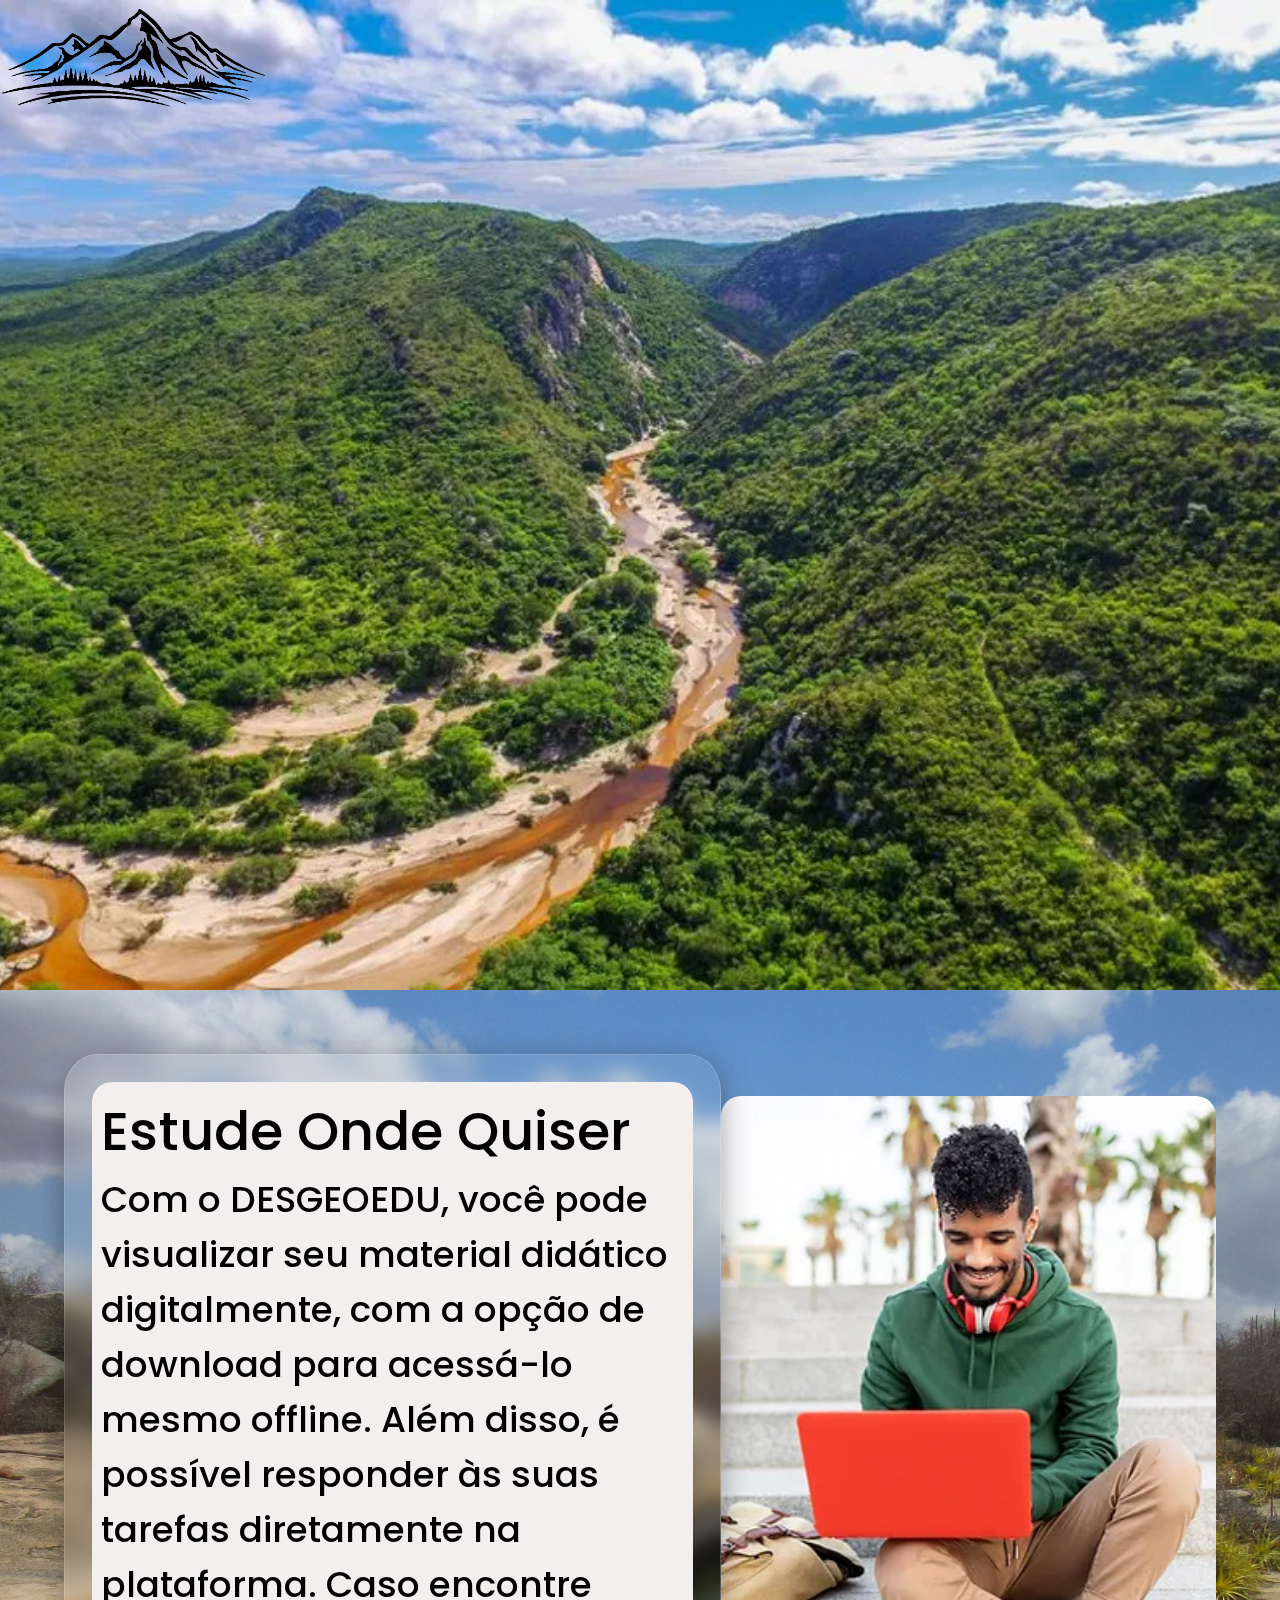
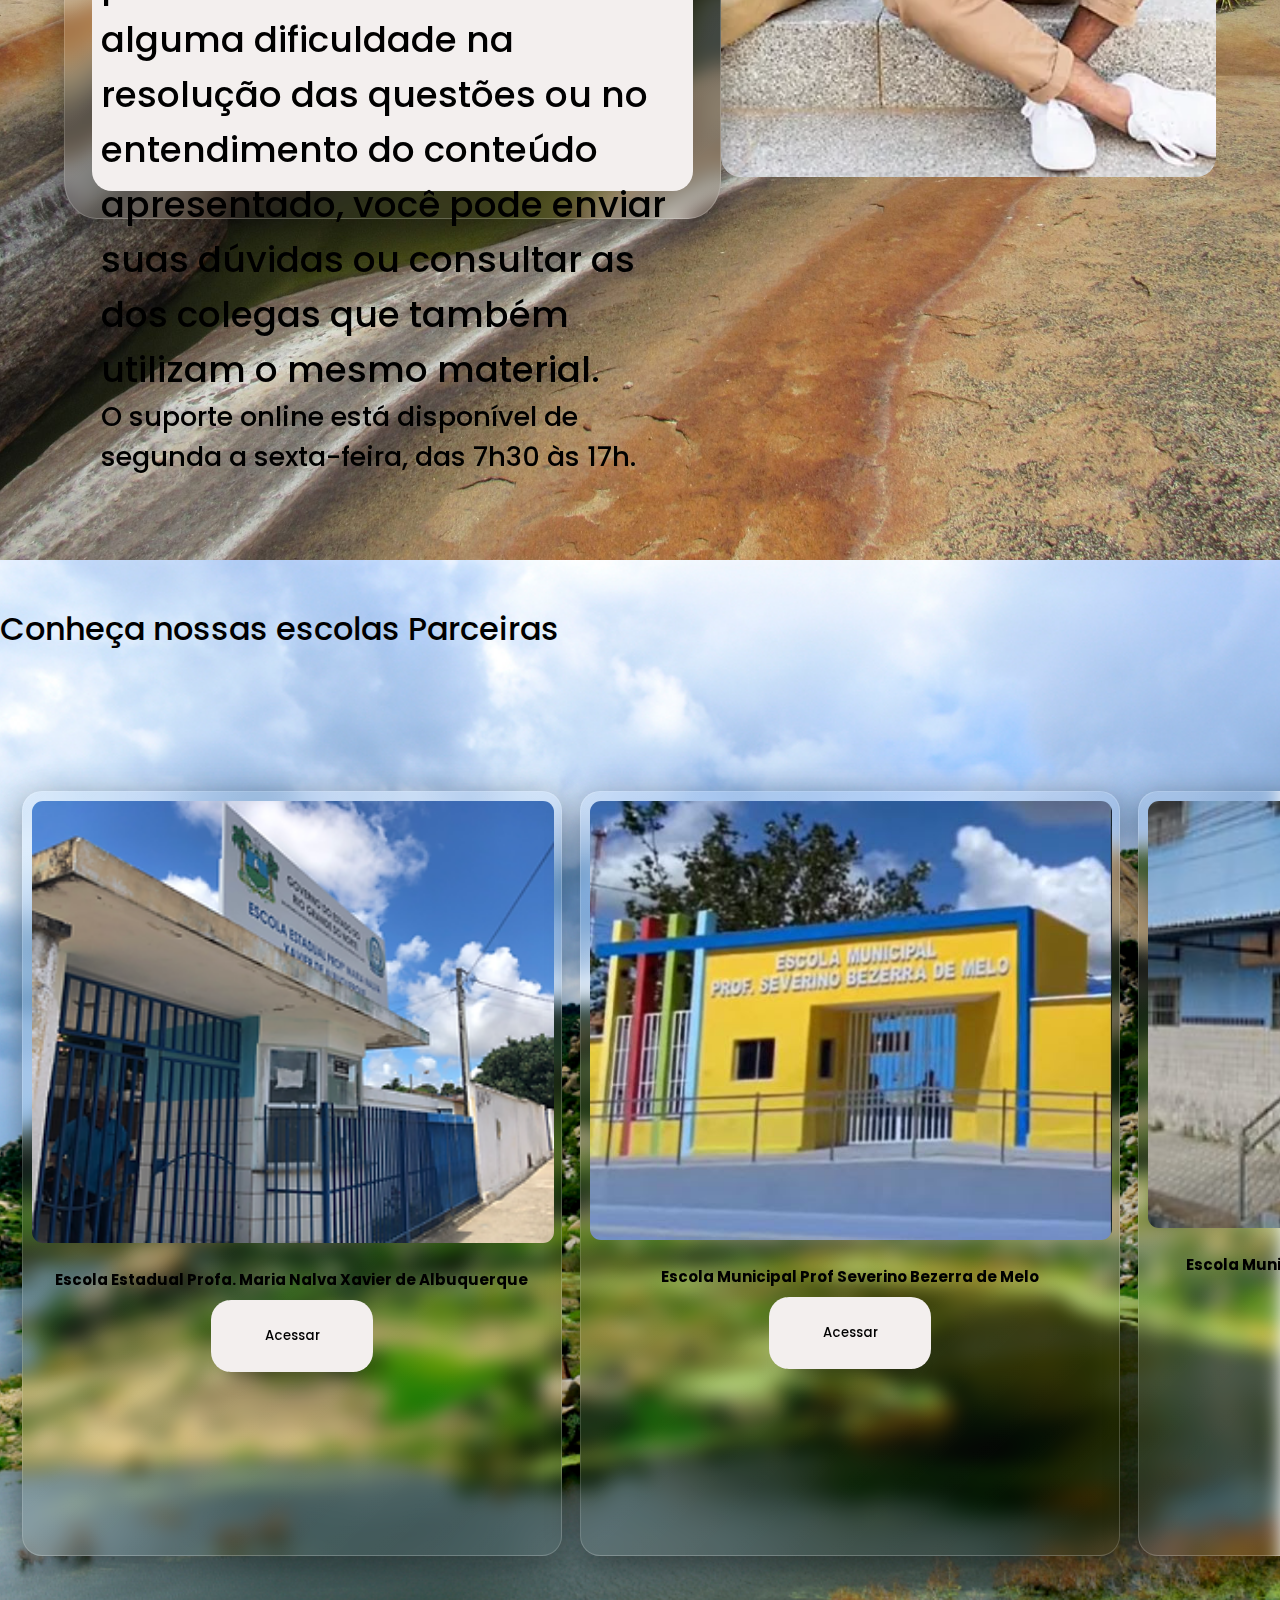
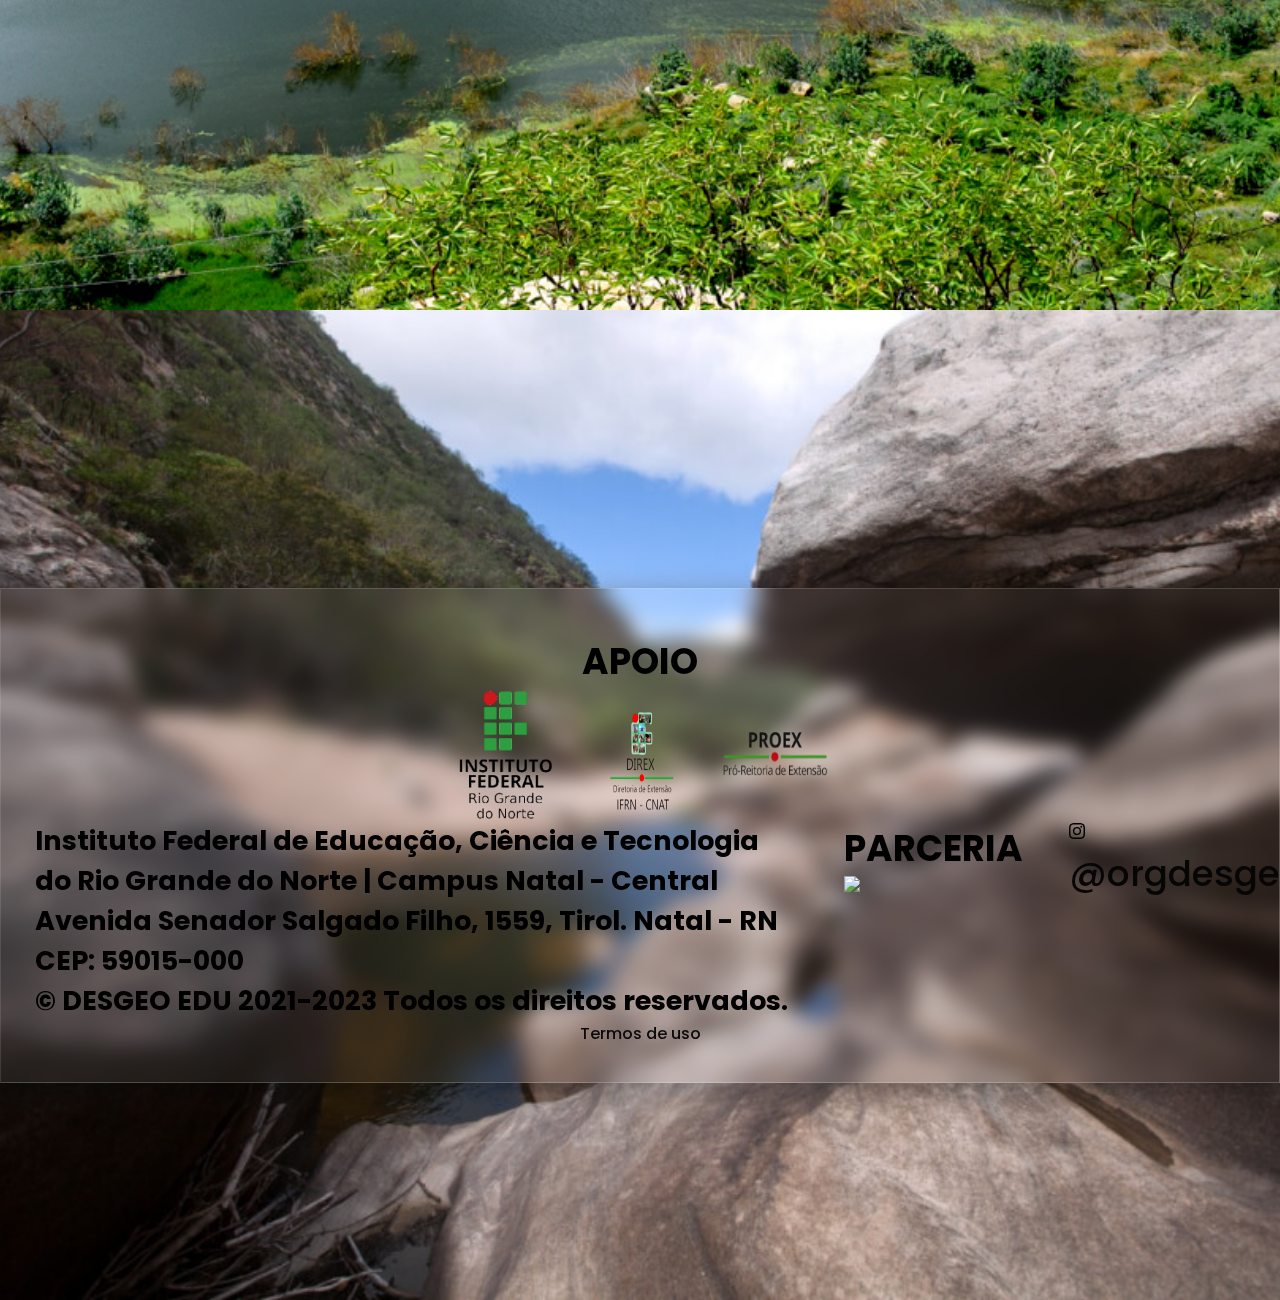
==== index.html @ 72ae4c98 "adcionei o site no github" ====
<!DOCTYPE html>
<html>
<head>
    <meta charset="utf-8">
    <meta name="viewport" content="width=device-width, initial-scale=1">
<link rel="stylesheet" type="text/css" href="css/estily.css">   
<link rel="preconnect" href="https://fonts.googleapis.com">
<link rel="preconnect" href="https://fonts.gstatic.com" crossorigin>
<link href="https://fonts.googleapis.com/css2?family=Poppins:ital,wght@0,100;0,200;0,300;0,400;0,500;0,600;0,700;0,800;0,900;1,100;1,200;1,300;1,400;1,500;1,600;1,700;1,800;1,900&display=swap" rel="stylesheet"> 
<style type="text/css">

    

    </style>
    <title>DessGeoEDU</title>
</head>
<body>
    <div id="inicio">
        
        <div class="container">
                <!-- div class="btn-contato">-->
                <div class="cabecalho_celular">
                    <div class="logo">
                        <img src="imagens/montanha5.png">
                        
                        <p>
                            INSTITUTO FEDERAL
                        Rio Grande do Norte
                        Campus Natal - centra
                        </p>
                    </div>
                        <div class="checkbox_botao">
                            <nav>
                                <input type="checkbox" id="check">
            
                                <label for="check">&#x268c;</label>
                            
                                <ul>
                                    <button class="botao-entrar-portrait">
                                        <a href="" class="entre">Entre</a>
                                    </button>
                                    <li><a href="https://desgeoeduorg.wixsite.com/site/o-desgeo-edu" target="_blank" class="insta">INSTAGRAM</a></li>
                                    <li><a href="https://desgeoeduorg.wixsite.com/site/o-desgeo-edu" target="_blank" class="desgeo">O DESGEOEDU</a></li>
                                    <li><a href="https://desgeoeduorg.wixsite.com/site/copy-of-pe2024-inicio" target="_blank" class="plataforma">PLATAFORMA DE ENSINO</a></li>
                                    <li><a href="https://desgeoeduorg.wixsite.com/site/kids-1" target="_blank" class="kids">KIDS</a></li>
                                    <li><a href="https://desgeoeduorg.wixsite.com/site/v%C3%ADdeos" target="_blank" class="video">VIDEO</a></li>
                                    <li><a href="https://desgeoeduorg.wixsite.com/site/blogs" target="_blank" class="blog">BLOGS</a></li>
                                    <li><a href="https://desgeoeduorg.wixsite.com/site/shared-gallery" target="_blank" class="galeria">GALERIA</a></li>
                                    <li><a href="https://desgeoeduorg.wixsite.com/central-de-servi-os" target="_blank" class="central">CENTRAL DE SERVIÇOS</a></li>
            
                                </ul>
                            
                            </nav>
                        </div>
                    </div>
                    <div class="para_tablet_pc">
                        <nav>
                            
                            <ul>
                              
                                <li><a href="https://desgeoeduorg.wixsite.com/site/o-d{
                                    list-style: none;
                                    display: inline-block;
                                    padding: 0.15vh 0.15vh ;
                                    margin: 1.5vh;
                                    font-size: 16px;
                                    font-weight: 500;
                                    color: black;
                                    cursor: pointer;
                                    position: relative;
                                }esgeo-edu" target="_blank" class="insta">INSTAGRAM</a></li>
                                <li><a href="https://desgeoeduorg.wixsite.com/site/o-desgeo-edu" target="_blank" class="desgeo">O DESGEOEDU</a></li>
                                <li><a href="https://desgeoeduorg.wixsite.com/site/copy-of-pe2024-inicio" target="_blank" class="plataforma">PLATAFORMA DE ENSINO</a></li>
                                <li><a href="https://desgeoeduorg.wixsite.com/site/kids-1" target="_blank" class="kids">KIDS</a></li>
                                <li><a href="https://desgeoeduorg.wixsite.com/site/v%C3%ADdeos" target="_blank" class="video">VIDEO</a></li>
                                <li><a href="https://desgeoeduorg.wixsite.com/site/blogs" target="_blank" class="blog">BLOGS</a></li>
                                <li><a href="https://desgeoeduorg.wixsite.com/site/shared-gallery" target="_blank" class="galeria">GALERIA</a></li>
                                <li><a href="https://desgeoeduorg.wixsite.com/central-de-servi-os" target="_blank" class="central">CENTRAL DE SERVIÇOS</a></li>
        
                            </ul>
                        
                        </nav>
                    </div>
                        <div>
                            <button class="botao-entrar">
                                <a href="" class="entre">Entre</a>
                            </button>
                        </div>
            
               
                <div class="nome-logo">
                    <h1>DESGEOEDU</h1>
                </div>
                <!-- esse texto só vai aparecer no celular -->
            
            

                <button class="botao-en">
                    <a href="" class="entre">Entre</a>
                </button>
        </div>
        
        <div class="conteudo-inicio">
            <div class='logo-centro'>
                <img src="imagens/montanha5-branca2.png" width="250">
                <div class="nome-centro">DESGEOEDU</div>
            </div>

        </div>
    </div>

    <div id="pagina-2">

        <div id="conteudo">
            <div class="conteudo-2">
                <div class="texto-2">
                    <h2 class="titulo-1">Estude Onde Quiser</h2>
                    <p>
                    Com o DESGEOEDU, você pode visualizar seu material didático digitalmente, com a opção de download para acessá-lo mesmo offline. Além disso, é possível responder às suas tarefas diretamente na plataforma. Caso encontre alguma dificuldade na resolução das questões ou no entendimento do conteúdo apresentado, você pode enviar suas dúvidas ou consultar as dos colegas que também utilizam o mesmo material.
                    <h5>O suporte online está disponível de segunda a sexta-feira, das 7h30 às 17h.</h5></p>
                </div>


            </div>

            <div class="conteudo-lateral">
                    <img class="imagem-lateral" src="imagens/homem.webp" width="350px">
            </div>

        </div>


        <div id="conteudo-baixo">
                <div class="fundo-branco">
                    <div class="lateral-1">
                        <img class="livro" src="imagens/book.svg" 
                        > 
                        <p class="livro-texto">Acesse seu material a qualquer hora</p>
                    </div>

                </div>
                
                
                <div class="fundo-branco2">
                    <div class="lateral-2">
                        <img class="caderno" src="imagens/journal-text.svg" 
                        >
                         <p class="caderno-texto">Faça suas atividades onde quiser</p>
                    </div>

                </div>

                <div class="fundo-branco3">
                    <div class="lateral-3">
                        <img class="chat" src="imagens/chat-left-text.svg" 
                        >
                        <p class="chat-texto">Salve, consulte e envie dúvidas</p>
                    </div>
                </div>
        </div>

    </div>


    <div id="pagina-3">

        <div class="conheca">
            <h1>Conheça nossas escolas Parceiras</h1>

                <div class="escolas">

                    <div class="escola1">
                        <img src="imagens/escola1.webp">
                        <p>Escola Estadual Profa. Maria Nalva Xavier de Albuquerque</p>
                        <button class="botao3">Acessar</button>
                    </div>

                    <div class="escola2">
                         <img src="imagens/escola2.jpg">
                         <p>Escola Municipal Prof Severino Bezerra de Melo</p>
                         <button class="botao3">Acessar</button>

                    </div>

                    <div class="escola3">
                         <img src="imagens/escola323.jpg">
                         <p>Escola Municipal Professora Aurora Costa de Carvalho</p>
                         <button class="botao3">Acessar</button>


                    </div>
                </div>
        </div>

    </div> <!-- fim pagina - 3 -->

    <div id="pagina-4">
        <div id="video">
           <iframe  src="https://www.youtube.com/embed/LLR6FIAP_MY?si=idIfZlGWDnhWyQej" title="YouTube video player" frameborder="0" allow="accelerometer; autoplay; clipboard-write; encrypted-media; gyroscope; picture-in-picture; web-share" referrerpolicy="strict-origin-when-cross-origin" allowfullscreen></iframe>
        </div> 


        <div id="rodape">
            <div id="icones">
                <div class="apoio">
                    <p class="titulo-apoio"> APOIO </p>

                    <div class="imagens-apoio">
                        <img src="imagens/ifrn2.png" >
                        <img src="imagens/direx2.png">
                        <img src="imagens/proex2.png">
                    </div>


                    <div id="texto_parceria_rede_social">
                        <div id="texto-apoio-id">
                            <p class="texto-apoio">Instituto Federal de Educação, Ciência e Tecnologia do Rio Grande do Norte | Campus Natal - Central</p>

                            <p class="texto-apoio2">Avenida Senador Salgado Filho, 1559, Tirol. Natal - RN 

                            CEP: 59015-000</p> 

                            <p class="texto-apoio3">© DESGEO EDU 2021-2023 Todos os direitos reservados.
                            </p>
                        </div>


                        <div id="parceria_e_rede-social">
                            <div id="parceria">
                                <p > PARCERIA </p>
                                <img src="imagens/logo-geoparque21.png">
                            </div> <!-- fim parceria -->
            
                            <div id="redes-sociais-id">
                                <a class="insta" href="https://www.instagram.com/orgdesgeo/?igshid=1ka2e7f9et5e1" target="_blank">
                                    <img src="imagens/instagram.svg" > 
                                    <p>@orgdesgeo</p>
                                </a>
                                <a href="https://www.youtube.com/channel/UCDwz1MVRlnn9VNa_ueXeZ4g/featured" target="_blank">
                                    <img src="imagens/youtube.svg" >
                                    <p> canal DESGEOEDU</p>
                                </a>
                            </div> <!-- fim redes sociais -->
                        </div>
                    </div>
                    
                    <div id="termos"> 
                        <a href="https://desgeoeduorg.wixsite.com/site/politica-de-privaciade" target="_blank">Termos de uso </a>
                    </div>
                </div> <!-- fim  -->

                


            </div> <!-- fim icones -->
        </div> <!-- fim rodap -->

    </div> <!-- fim pagina - 4 -->

</body>
</html>
---- css/estily.css ----
*{
    margin: 0;
    padding: 0;
    box-sizing: border-box;
    font-family: 'Poppins', sans-serif;
    font-weight: 500;
    font-style: normal;
 }
/* Smartphone Portrait >>>>>>>>>>>>>>>>>>>>>>>>>>>>>>>>>>>>>>>>>>>>>> */

 
#inicio {
    z-index: 1;
    background: url("../imagens/geoparque-serido.webp");
    background-repeat: no-repeat;
    background-size: cover;
    background-position: center;
    height: 110vh;

 }

 .cabecalho_celular{
    display: flex;
    flex-direction: row;
    justify-content: space-between;
 }

 .logo-centro {
    display: none;
    justify-content: center;
    margin-top: -1vh;
    margin-left: 40%;
}
.logo img{
    display: flex;
    width: 15vh;
}
.logo {
    display: flex;
    justify-content: space-between;
    
}
.texto-celular {
    display: inline;
    font-size: 2vh;
}
#check {
    display: none;
}
label {
    font-size: 3em;
    padding-right: 15px;
}
.para_tablet_pc nav {
    display: none;
}

nav ul {
    background-color: #fff;
    border-radius: 20px;
    padding: 3vh;
    box-shadow: 0 25px 20px -20px rgba(0, 0, 0, 0.4);
    z-index: 4 ;
    position: fixed;
}
nav ul {
    list-style: none;
    display: flex;
    flex-direction: column;
    font-size: 16px;
    font-weight: 500;
    color: black;
    cursor: pointer;
    position: fixed;
    right: -100%;
    width: 100%;
    transition: all 0.5s;
    padding: 1vh;
}

nav ul button {
    display: none;
    
}

.botao-entrar{
    display: none;
}


/* modifica uma propriedade, nesse caso o right, quando acionado */
#check:checked ~ ul {
    right: -25%;

}


nav ul li a {
    text-decoration: none;
    color: #0a0a0a
}

nav ul li a:hover{
    color: #ffffff;
    transform: scale(1.2);       
    
}
nav ul li .insta:hover {
    width: 15vh;
    height: 5vh ;
    padding-right: 5vh;
    border-radius: 2vh;
    border: none;
    background-color: #E1481E;
    padding: 1vh;
    box-shadow: 0 25px 20px -20px rgba(0, 0, 0, 0.4);
    margin-right: 4vh;
}

nav ul li .desgeo:hover {
    width: 30vh;
    height: 5vh ;
    padding-right: 5vh;
    border-radius: 2vh;
    border: none;
    background-color: #E1481E;
    padding: 1vh;
    box-shadow: 0 25px 20px -20px rgba(0, 0, 0, 0.4);
    margin-right: 4vh;
}


nav ul li .plataforma:hover {
    width: 60vh;
    height: 5vh ;
    padding-right: 5vh;
    border-radius: 2vh;
    border: none;
    background-color: #E1481E;
    padding: 1vh;
    box-shadow: 0 25px 20px -20px rgba(0, 0, 0, 0.4);
    margin-right: 4vh;
}


nav ul li .kids:hover {
    width: 15vh;
    height: 5vh ;
    padding-right: 5vh;
    border-radius: 2vh;
    border: none;
    background-color: #E1481E;
    padding: 1vh;
    box-shadow: 0 25px 20px -20px rgba(0, 0, 0, 0.4);
    margin-right: 4vh;
}


nav ul li .video:hover {
    width: 30vh;
    height: 5vh ;
    padding-right: 5vh;
    border-radius: 2vh;
    border: none;
    background-color: #E1481E;
    padding: 1vh;
    box-shadow: 0 25px 20px -20px rgba(0, 0, 0, 0.4);
    margin-right: 4vh;
}


nav ul li .blog:hover {
    width: 30vh;
    height: 5vh ;
    padding-right: 5vh;
    border-radius: 2vh;
    border: none;
    background-color: #E1481E;
    padding: 1vh;
    box-shadow: 0 25px 20px -20px rgba(0, 0, 0, 0.4);
    margin-right: 4vh;
}


nav ul li .galeria:hover {
    width: 40vh;
    height: 5vh ;
    padding-right: 5vh;
    border-radius: 2vh;
    border: none;
    background-color: #E1481E;
    padding: 1vh;
    box-shadow: 0 25px 20px -20px rgba(0, 0, 0, 0.4);
    margin-right: 4vh;
}


nav ul li .central:hover {
    width: 60vh;
    height: 5vh ;
    padding-right: 5vh;
    border-radius: 2vh;
    border: none;
    background-color: #E1481E;
    padding: 1vh;
    box-shadow: 0 25px 20px -20px rgba(0, 0, 0, 0.4);
    margin-right: 4vh;
}


nav ul li:hover::after{
    top: 50%;
    opacity: 1;
}

.botao-en {
    display: none;
} 


.botao-entrar-portrait{
    display: flex;
    width: 12vh;
    height: 8vh ;
    padding-right: 5vh;
    border-radius: 2vh;
    border: none;
    background-color: #E1481E;
    padding: 1vh;
    box-shadow: 0 25px 20px -20px rgba(0, 0, 0, 0.4);
    margin-right: 4vh;
    margin-bottom: 2vh;
}

.botao-entrar-portrait a {
    text-decoration: none;
    color: #fff;
    font-size: 150%;
    display: flex;
    justify-content: center;
}



.nome-logo h1 {
    display: flex;
    justify-content: center;
    align-items: center;
    margin-bottom: 50vh;
    font-family: "Noticia Text", serif;
    font-weight: 400;
    font-style: normal;
    font-size: 30px;
}

/* PÁGINA 2 */

#pagina-2 {
    z-index: 1;
    background: url("../imagens/pedra.jpg") ;
    background-repeat: no-repeat;
   background-size: cover;
   background-position: center;
   height: 130vh;
}


#conteudo {
    display: flex;
    justify-content: center;
    align-items: center;
    padding: 5%;
}
.conteudo-2 {
    display: flex;
    background: linear-gradient(135deg, rgba(255, 255, 255, 0.1), rgba(255, 255, 255, 0));
    backdrop-filter: blur(10px);
    -webkit-backdrop-filter: blur(10px);
    border-radius: 5%;
    border: 1px solid rgba(255, 255, 255, 0.18);
    box-shadow: 0 8px 32px 0 rgba(0, 0, 0, 0.37);
    width: 100vh;
    height: 85vh;
    padding: 3vh;

   
}

.texto-2 {
    font-size: 2.20vh;
    color: black;
    border-radius: 20px;
    background-color: #F3EFEE;
    padding: 1vh;
}

h5 {
    font-size: 1.5vh;
}

.conteudo-lateral img {
    display: none;
}
#conteudo-baixo {
    display: flex;
    justify-content: space-between;
    padding: 1vh;
}
#conteudo-baixo .fundo-branco  {
    position: relative;
    animation: flutuar 2s ease-in-out infinite alternate;

}

#conteudo-baixo .fundo-branco2 {
    position: relative;
    animation: flutuar 2s ease-in-out infinite alternate;

}

#conteudo-baixo .fundo-branco3  {
    position: relative;
    animation: flutuar 2s ease-in-out infinite alternate;

}



@keyframes flutuar{
    0%{
        top: 0;

    }
    100% {
        top: 30px;
    }

}

#conteudo-baixo {
    display: flex;
    justify-content: space-between;
    padding-top: 0.25vh;
}

.fundo-branco, .fundo-branco2, .fundo-branco3 {
    z-index: 1;
    border-radius: 20px;
    background: #F3EFEE;
    padding: 1vh;
    height: 25vh;
    width: 15vh;
   box-shadow: 0 25px 20px -20px rgba(0, 0, 0, 0.4);
   margin-top: 0.5vh;
}

.lateral-1, .lateral-2, .lateral-3 {
    z-index: 2;
    display: inline-block;
    position: relative;
    justify-content: center;

}

.livro, .caderno, .chat {
    z-index: 3;
    padding-top: 5%;
    margin-left: 25%;
    width: 8vh;
    display: flex;
    justify-content: center;
}

.livro-texto, .caderno-texto, .chat-texto {
    display: flex;
    font-size: 2vh;
    justify-content: center;
    text-align: center;
}

/* PÁGINA 3 */

#pagina-3 {
    display: flex;
    flex-direction: column;
    background: url("../imagens/acari.jpg");
    z-index: 1;
    height: 220vh;
    background-repeat: no-repeat;
    background-size: cover;
    background-position: center;
}


.conheca h1 {
    color: black;
    display: flex;
    padding-top: 5vh;
    text-align: center;
}

.escolas {
    display: flex;
    position: relative;
    flex-direction: column;
    justify-content: center;
    place-items: center;

}

.escola1, .escola2, .escola3 {
    display: inline-block;
    width: 40vh;
    height: 60vh;
    background: linear-gradient(135deg, rgba(255, 255, 255, 0.1), rgba(255, 255, 255, 0));
    backdrop-filter: blur(10px);
    -webkit-backdrop-filter: blur(10px);
    border-radius: 20px;
    border: 1px solid rgba(255, 255, 255, 0.18);
    box-shadow: 0 8px 32px 0 rgba(0, 0, 0, 0.37);
    margin: 1vh;
    margin-top: 10%;
    justify-content: center;


}

.escolas img {
    border-radius: 20px;
    padding: 1vh;
    width: 40vh;
}
  
.botao3 {
    display: block;
    margin-left: 35%;
    width: 12vh;
    height: 8vh ;
    border-radius: 20px;
    border: none;
    background-color: #F3EFEE;
    padding: 1vh;
    box-shadow: 0 25px 20px -20px rgba(0, 0, 0, 0.4);
    margin-right: 4vh;
}

.escolas p {
    font-size: 15px;
    font-weight: bold;
    text-align: center;
    padding: 1vh;
}

/* PÁGINA 4 */

#pagina-4 {
    background: url('../imagens/rochas-serido.jpg');
    background-repeat: no-repeat;
    background-size: cover;
    background-position: center;
    height: 110vh;
    flex-direction: column;
    justify-content: space-between;

}

#video {
    display: flex;
    justify-items: center;
    width: 30vh;
    padding-left: 10%;
    padding-top: 10%;
}

/* RODAPÉ */

#rodape {
    display: flex;
    height: 50%;
    width: 100%;
    background: linear-gradient(135deg, rgba(255, 255, 255, 0.1), rgba(255, 255, 255, 0));
    backdrop-filter: blur(10px);
    -webkit-backdrop-filter: blur(10px);
    border: 1px solid rgba(255, 255, 255, 0.18);
    box-shadow: 0 8px 32px 0 rgba(0, 0, 0, 0.37);

}

#icones {
    display: flex;
    justify-content: space-around;    
}

.titulo-apoio {
    color: black;
    text-align: center;
    font-weight: bold;
    font-size: 2vh;

}


.icones {
    display: flex;
    justify-content: flex-start;
    justify-content: space-around;
}
.imagens-apoio {
    display: flex;
    justify-content: center;
}


.apoio {
    display: flex;
    flex-direction: column;
    justify-content: center;
    padding: 2vh 1vh 1vh 1vh;

}

.imagens-apoio img {
    width: 10vh;
}

.texto-apoio, .texto-apoio2, .texto-apoio3 {
    text-align: left;
    font-size: 2vh;
    font-weight: bold;
}

.texto-rodape3  {
    padding-top: 1vh;
}

#parceria {
    display: flex;
    flex-direction: column;
    justify-content: flex-start;
    padding-left: 1%

}

#parceria p {
    color: black;
    font-weight: bold;
    font-size: 2vh;
}

#parceria img {
    display: flex;
    justify-content: flex-start;
    width: 15vh;
}
#redes-sociais-id{
    display: flex;
    flex-direction: row;
    width: 20vh;
   justify-content: space-around;
}

#redes-sociais-id a p {
    display: flex;
    text-align: center;
    color: #fbf9f9;
    font-size: 2vh;
}
#redes-sociais-id a {
    text-decoration: none;
}
#parceria_e_rede-social {
    display: flex;
    flex-direction: row;
    justify-content: space-around;
}
#termos {
    display: flex;
    justify-content: center;
}

#termos a {
    text-decoration: none;
    color: #0a0a0a;
}

#termos a:hover {
    color: white;

}

/* Smartphone Landscape >>>>>>>>>>>>>>>>>>>>>>>>>>>>>>>>>>>>>>>>>>>>> */
@media (min-width: 576px){
    #check {
        display: none;
    }
    label {
        font-size: 3em;
    }
    nav ul {
        display: flex;
        flex-direction: column;
        font-size: 5vh;
        font-weight: 500;
        color: black;
        cursor: pointer;
        background-color: #fff;
        border-radius: 20px;
        box-shadow: 0 25px 20px -20px rgba(0, 0, 0, 0.4);
        z-index: 4 ;
        position: fixed;
        list-style: none;
        right: -100%;
        width: 100%;
        transition: all 0.5s;
    }

    nav ul li {
        padding-bottom: 1vh;
    }
  
    
    
    /* modifica uma propriedade, nesse caso o right, quando acionado */
    #check:checked ~ ul {
        right: -75%;
    }
    
    
    nav ul li a {
        text-decoration: none;
        color: #0a0a0a;
        font-size: 4vh;
    }
    
    nav ul li a:hover{
        color: #ffffff;
        transform: scale(1.2);       
        
    }

    nav ul li a {
        text-decoration: none;
        color: #0a0a0a
    }
    
    nav ul li a:hover{
        color: #ffffff;
        transform: scale(1.2);       
        
    }
    nav ul li .insta{
        width: 15vh;
        height: 5vh ;
        border-radius: 2vh;
        border: none;
        background-color: #E1481E;
        padding: 1vh;
        box-shadow: 0 25px 20px -20px rgba(0, 0, 0, 0.4);
    }
    
    nav ul li .desgeo{
        width: 30vh;
        height: 5vh ;
        border-radius: 2vh;
        border: none;
        background-color: #E1481E;
        padding: 1vh;
        box-shadow: 0 25px 20px -20px rgba(0, 0, 0, 0.4);
    }
    
    
    nav ul li .plataforma {
        text-align: center;
        width: 60vh;
        height: 5vh ;
        padding-right: 5vh;
        border-radius: 2vh;
        border: none;
        background-color: #E1481E;
        padding: 1vh;
        box-shadow: 0 25px 20px -20px rgba(0, 0, 0, 0.4);
    }
    
    
    nav ul li .kids{
        width: 15vh;
        height: 5vh ;
        border-radius: 2vh;
        border: none;
        background-color: #E1481E;
        padding: 1vh;
        box-shadow: 0 25px 20px -20px rgba(0, 0, 0, 0.4);
    }
    
    
    nav ul li .video {
        width: 30vh;
        height: 5vh ;
        border-radius: 2vh;
        border: none;
        background-color: #E1481E;
        padding: 1vh;
        box-shadow: 0 25px 20px -20px rgba(0, 0, 0, 0.4);
    }
    
    
    nav ul li .blog {
        width: 30vh;
        height: 5vh ;
        border-radius: 2vh;
        border: none;
        background-color: #E1481E;
        padding: 1vh;
        box-shadow: 0 25px 20px -20px rgba(0, 0, 0, 0.4);
    }
    
    
    nav ul li .galeria {
        width: 40vh;
        height: 5vh ;
        border-radius: 2vh;
        border: none;
        background-color: #E1481E;
        padding: 1vh;
        box-shadow: 0 25px 20px -20px rgba(0, 0, 0, 0.4);
    }
    
    
    nav ul li .central {
        width: 60vh;
        height: 5vh ;
        border-radius: 2vh;
        border: none;
        background-color: #E1481E;
        padding: 1vh;
        box-shadow: 0 25px 20px -20px rgba(0, 0, 0, 0.4);
        margin-right: 4vh;
    }
    
    
    nav ul li:hover::after{
        top: 50%;
        opacity: 1;
    }
    .botao-entrar-portrait{
        display: none;
    }
    .botao-en {
        display: none;
    } 
    .botao-entrar {
        display: flex;
        width: 20vh;
        height: 12vh ;
        padding-top: 2vh;
        border-radius: 2vh;
        border: none;
        background-color: #E1481E;
        padding: 1vh;
        box-shadow: 0 25px 20px -20px rgba(0, 0, 0, 0.4);
        margin-right: 4vh;
        margin-bottom: 2vh;
    }
    
    .botao-entrar a {
        text-decoration: none;
        color: #fff;
        font-size: 150%;
    }
    
    .checkbox_botao {
        display: flex;
        justify-content: space-around;
    }

    .logo img {
        width: 30vh;
    }
    /* PÁGINA 2 */
 

    #conteudo {
        display: flex;
        justify-content: space-around;
       
    }
    .conteudo-2 {
        display: flex;
        background: linear-gradient(135deg, rgba(255, 255, 255, 0.1), rgba(255, 255, 255, 0));
        backdrop-filter: blur(10px);
        -webkit-backdrop-filter: blur(10px);
        border-radius: 5%;
        border: 1px solid rgba(255, 255, 255, 0.18);
        box-shadow: 0 8px 32px 0 rgba(0, 0, 0, 0.37);
        width: 100vh;
        height: 85vh;
        

    
    }

    .texto-2 {
        font-size: 4vh;
        color: black;
        border-radius: 20px;
        background-color: #F3EFEE;
        padding: 1vh;
    }

    h5 {
        font-size: 3vh;
    }

    .conteudo-lateral img {
        display: flex;
        border-radius: 20px;
        width: 55vh;
    }
  
    #conteudo-baixo .fundo-branco  {
        position: relative;
        animation: flutuar 2s ease-in-out infinite alternate;

    }

    #conteudo-baixo .fundo-branco2 {
        position: relative;
        animation: flutuar 2s ease-in-out infinite alternate;

    }

    #conteudo-baixo .fundo-branco3  {
        position: relative;
        animation: flutuar 2s ease-in-out infinite alternate;

    }



    @keyframes flutuar{
        0%{
            top: 0;

        }
        100% {
            top: 30px;
        }

    }

    #conteudo-baixo {
        display: none;
        flex-direction: row;
        justify-content: space-between;
    }

    .fundo-branco, .fundo-branco2, .fundo-branco3 {
        display: flex;
        z-index: 1;
        border-radius: 20px;
        background: #F3EFEE;
        height: 35vh;
        width: 20vh;
        box-shadow: 0 25px 20px -20px rgba(0, 0, 0, 0.4);
    }

    .lateral-1, .lateral-2, .lateral-3 {
        z-index: 2;
        display: inline-block;
        position: relative;
        justify-content: center;


    }

    .livro, .caderno, .chat {
        z-index: 3;
        padding-top: 5%;
        margin-left: 25%;
        width: 12vh;
        display: flex;
        justify-content: center;
    }

    .livro-texto, .caderno-texto, .chat-texto {
        display: flex;
        font-size: 3vh;
        justify-content: center;
        text-align: center;
    }

    /* PÁGINA 3 >>>>>>>>>>>>>>>>>>>>>>>>>>>>>>>>>>>>>>>>>>>>>>>>>>>>>>>>>>>>>>>>>>> */
    #pagina-3 {
        display: flex;
        flex-direction: column;
        background: url("../imagens/acari.jpg");
        z-index: 1;
        height: 150vh;
        background-repeat: no-repeat;
        background-size: cover;
        background-position: center;
    }
    
    
    .conheca h1 {
        color: black;
        display: flex;
        padding-top: 5vh;
        text-align: center;
    }
    
    .escolas {
        display: flex;
        position: relative;
        flex-direction: row;
        justify-content: space-between;
        place-items: center;
        padding: 1%;
    
    }
    
    .escola1, .escola2, .escola3 {
        display: inline-block;
        width: 60vh;
        height: 85vh;
        background: linear-gradient(135deg, rgba(255, 255, 255, 0.1), rgba(255, 255, 255, 0));
        backdrop-filter: blur(10px);
        -webkit-backdrop-filter: blur(10px);
        border-radius: 20px;
        border: 1px solid rgba(255, 255, 255, 0.18);
        box-shadow: 0 8px 32px 0 rgba(0, 0, 0, 0.37);
        margin: 1vh;
        margin-top: 10%;
        justify-content: center;
    
    
    }
    
    .escolas img {
        border-radius: 20px;
        padding: 1vh;
        width: 60vh;
    }
      
    .botao3 {
        display: block;
        margin-left: 35%;
        width: 18vh;
        height: 8vh ;
        border-radius: 20px;
        border: none;
        background-color: #F3EFEE;
        padding: 1vh;
        box-shadow: 0 25px 20px -20px rgba(0, 0, 0, 0.4);
        margin-right: 4vh;
    }
    
    .escolas p {
        font-size: 15px;
        font-weight: bold;
        text-align: center;
        padding: 1vh;
    }

    /* PÁGINA 4 */

    #pagina-4 {
        background: url('../imagens/rochas-serido.jpg');
        background-repeat: no-repeat;
        background-size: cover;
        background-position: center;
        height: 110vh;
        flex-direction: column;
        justify-content: center;

    }

    #video {
        display: flex;
        justify-items: center;
        justify-content: center;
        width: 30vh;
        padding-left: 10%;
        padding-top: 10%;
    }

    /* RODAPÉ */

    #rodape {
        display: flex;
        height: 50%;
        width: 100%;
        background: linear-gradient(135deg, rgba(255, 255, 255, 0.1), rgba(255, 255, 255, 0));
        backdrop-filter: blur(10px);
        -webkit-backdrop-filter: blur(10px);
        border: 1px solid rgba(255, 255, 255, 0.18);
        box-shadow: 0 8px 32px 0 rgba(0, 0, 0, 0.37);

    }

    #icones {
        display: flex;
        justify-content: space-around;    
    }

    .titulo-apoio {
        color: black;
        text-align: center;
        font-weight: bold;
        font-size: 4vh;

    }


    .icones {
        display: flex;
        justify-content: flex-start;
        justify-content: space-around;
    }
    .imagens-apoio {
        display: flex;
        justify-content: center;
    }


    .apoio {
        display: flex;
        flex-direction: column;
        justify-content: center;

    }

    .imagens-apoio img {
        width: 15vh;
    }

    .texto-apoio, .texto-apoio2, .texto-apoio3 {
        display: flex;
        text-align: left;
        font-size: 3vh;
        font-weight: bold;
    }

    #texto-apoio-id {
        width: 60%;
    }

   
    #parceria {
        display: flex;
        flex-direction: column;
        justify-content: flex-start;

    }

    #parceria p {
        color: black;
        font-weight: bold;
        font-size: 4vh;
    }

    #parceria img {
        display: flex;
        width: 25vh;
    }
    #redes-sociais-id{
        display: flex;
        flex-direction: row;
        justify-content: space-around;
    }

    #redes-sociais-id a p {
        display: flex;
        text-align: center;
        color: #060606;
        font-size: 4vh;
    }
    #redes-sociais-id a {
        text-decoration: none;
    }

    #rede-social-id img {
        width: 20vh;
    }
    #parceria_e_rede-social {
        display: flex;
        flex-direction: row;
        justify-content: space-between;
    }

    #texto_parceria_rede_social{
        display: flex;
        flex-direction: row;
        justify-content: space-around;
    }
    #termos {
        display: flex;
        justify-content: center;
    }

    #termos a {
        text-decoration: none;
        color: #0a0a0a;
    }

    #termos a:hover {
        color: white;

    }
    


}

@media (min-width: 768px) {
    #check {
        display: none;
    }
    label {
        font-size: 3em;
        padding-right: 15px;
    }
    .para_tablet_pc nav {
        display: none;
    }
    
    nav ul {
        background-color: #fff;
        border-radius: 20px;
        padding: 3vh;
        box-shadow: 0 25px 20px -20px rgba(0, 0, 0, 0.4);
        z-index: 4 ;
        position: fixed;
    }
    nav ul {
        list-style: none;
        display: flex;
        flex-direction: column;
        font-size: 16px;
        font-weight: 500;
        color: black;
        cursor: pointer;
        position: fixed;
        right: -100%;
        width: 100%;
        transition: all 0.5s;
        padding: 1vh;
    }
    
    nav ul button {
        display: none;
        
    }
    
    .botao-entrar{
        display: none;
    }
    
    
    /* modifica uma propriedade, nesse caso o right, quando acionado */
    #check:checked ~ ul {
        right: -25%;
    
    }
    
    
    nav ul li a {
        text-decoration: none;
        color: #0a0a0a;
        font-size: 3vh;
    }
    nav ul li {
        display: flex;
        border: none;
        background-color: #fff;
    }
    nav ul li a:hover{
        color: #ffffff;
        transform: scale(1.2);       
        
    }
    
    
}

@media (min-width: 1200px) {
    .checkbox_botao {
        display: none;
    }

    .logo p {
        display: none;
    }

    .nome-logo{
        display: none;
    }

    .para_tablet_pc nav {
            margin-top: 0px;
            margin-left: 28vh;
            background-color: #fff;
            border-radius: 20px;
            padding: 1vh;
            box-shadow: 0 25px 20px -20px rgba(0, 0, 0, 0.4);
            z-index: 4 ;
            position: fixed;
    }
    .para_tablet_pc a {
        text-decoration: none;
        color: black;

    }

    .para_tablet_pc nav ul li {
        list-style: none;
        display: inline-block;
        padding: 0.15vh 0.15vh ;
        margin: 1.5vh;
        font-size: 16px;
        font-weight: 500;
        color: black;
        cursor: pointer;
        position: relative;
    }

}
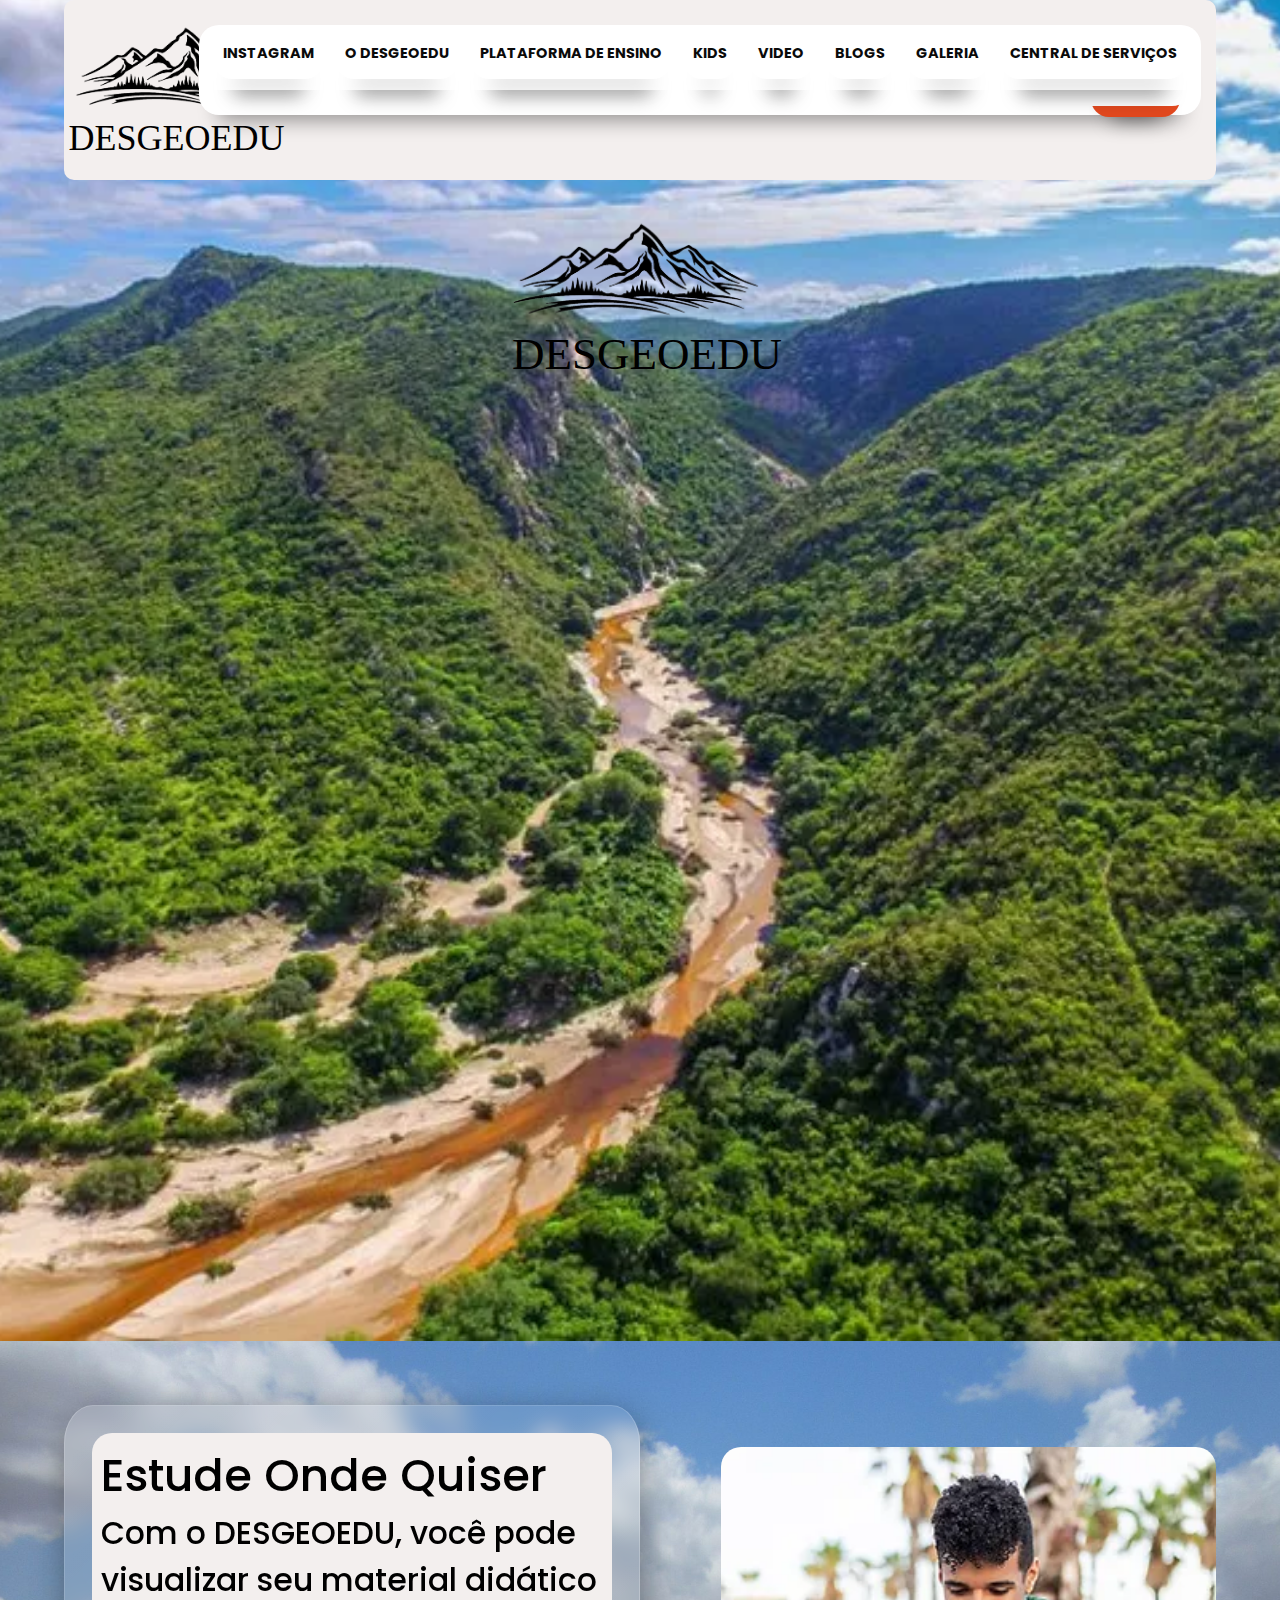
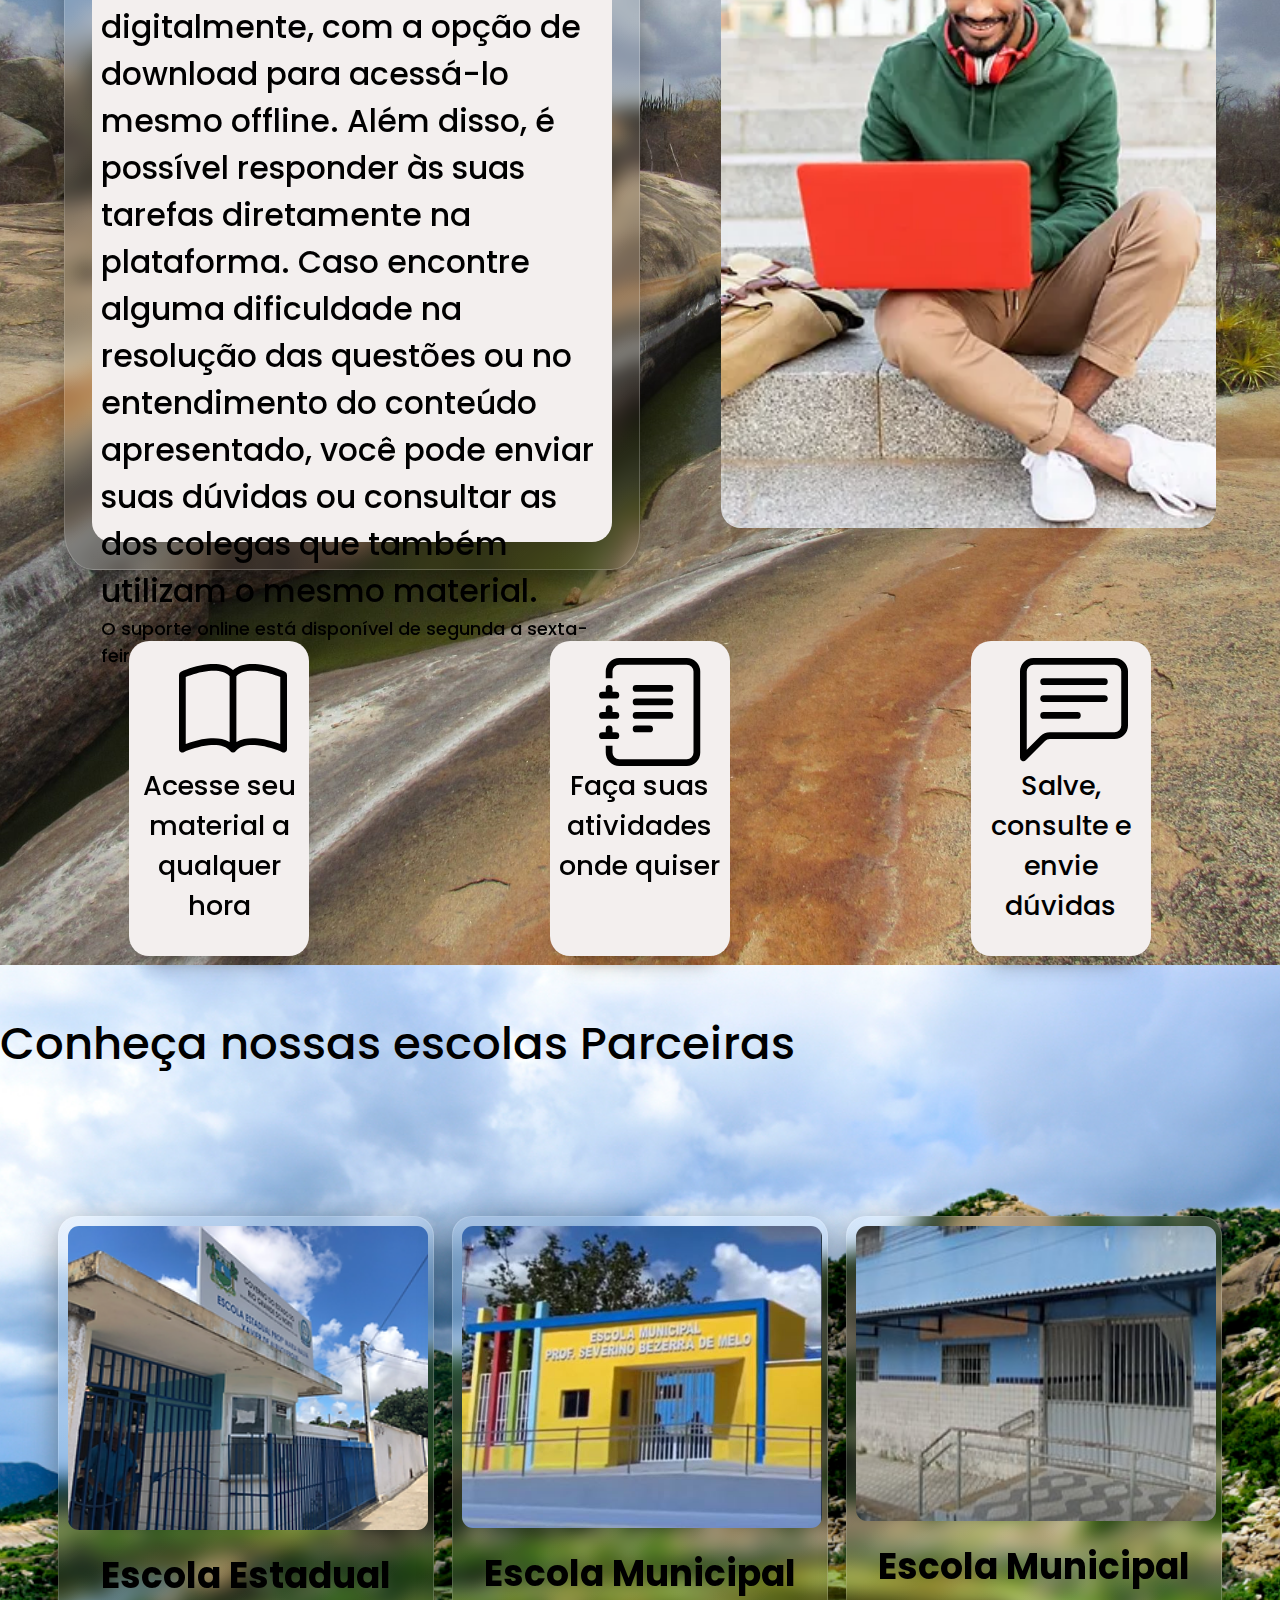
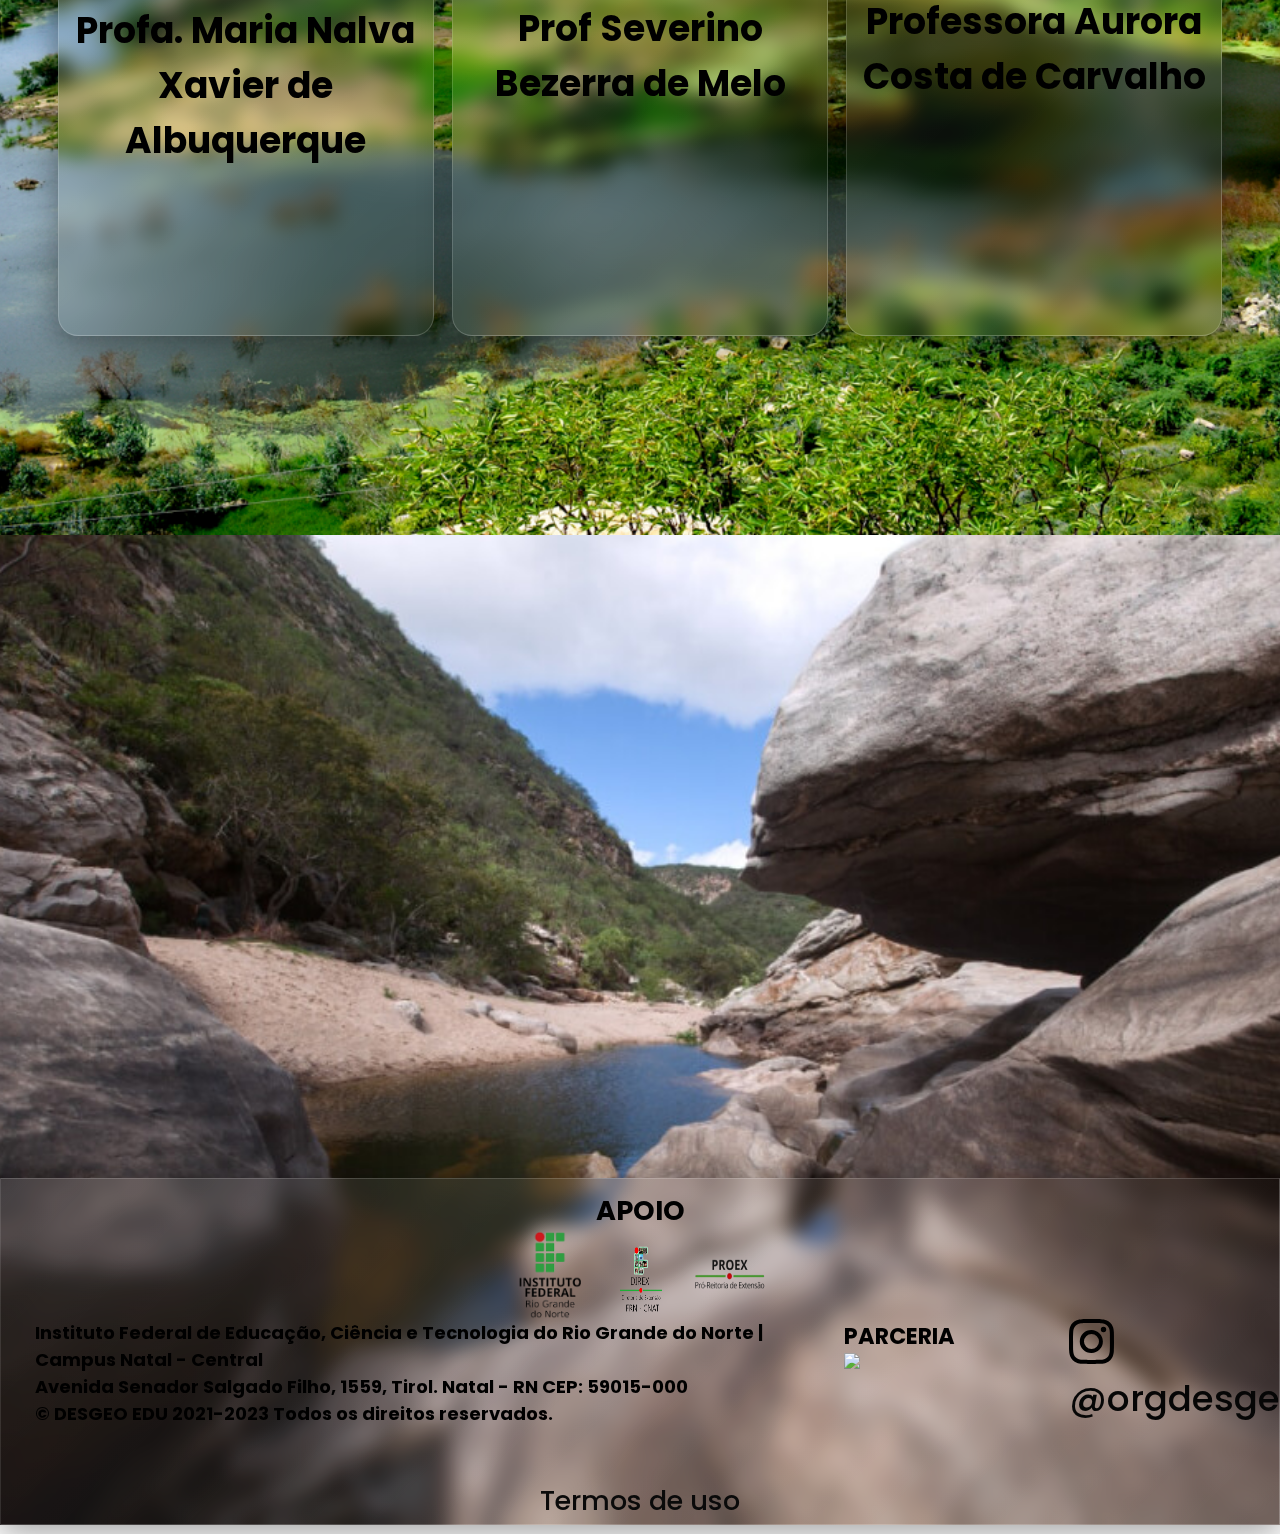
==== commit 84dc1dcd: "fiz o menu para tablet landscape e celular" ====
--- a/index.html
+++ b/index.html
@@ -3,7 +3,7 @@
 <head>
     <meta charset="utf-8">
     <meta name="viewport" content="width=device-width, initial-scale=1">
-<link rel="stylesheet" type="text/css" href="css/estily.css">   
+<link rel="stylesheet" type="text/css" href="css/estiao.css">   
 <link rel="preconnect" href="https://fonts.googleapis.com">
 <link rel="preconnect" href="https://fonts.gstatic.com" crossorigin>
 <link href="https://fonts.googleapis.com/css2?family=Poppins:ital,wght@0,100;0,200;0,300;0,400;0,500;0,600;0,700;0,800;0,900;1,100;1,200;1,300;1,400;1,500;1,600;1,700;1,800;1,900&display=swap" rel="stylesheet"> 
@@ -22,22 +22,22 @@
                 <div class="cabecalho_celular">
                     <div class="logo">
                         <img src="imagens/montanha5.png">
-                        
+                        <h1>DESGEOEDU</h1>
                         <p>
                             INSTITUTO FEDERAL
                         Rio Grande do Norte
                         Campus Natal - centra
                         </p>
-                    </div>
+                    </div> <!-- FIM LOGO-->
                         <div class="checkbox_botao">
-                            <nav>
+                            <nav id="nav_celular">
                                 <input type="checkbox" id="check">
             
                                 <label for="check">&#x268c;</label>
                             
                                 <ul>
                                     <button class="botao-entrar-portrait">
-                                        <a href="" class="entre">Entre</a>
+                                        <a href="https://desgeoeduorg.wixsite.com/site" class="entre">Entre</a>
                                     </button>
                                     <li><a href="https://desgeoeduorg.wixsite.com/site/o-desgeo-edu" target="_blank" class="insta">INSTAGRAM</a></li>
                                     <li><a href="https://desgeoeduorg.wixsite.com/site/o-desgeo-edu" target="_blank" class="desgeo">O DESGEOEDU</a></li>
@@ -51,24 +51,17 @@
                                 </ul>
                             
                             </nav>
-                        </div>
-                    </div>
-                    <div class="para_tablet_pc">
-                        <nav>
+                        </div> <!--FIM CHECKBOX BOTAO-->
+                </div><!-- FIM CABECALHO CELULAR-->
+
+
+                    <div id="para_tablet_pc">
+                        <nav id="nav_tablet_pc">
                             
                             <ul>
                               
-                                <li><a href="https://desgeoeduorg.wixsite.com/site/o-d{
-                                    list-style: none;
-                                    display: inline-block;
-                                    padding: 0.15vh 0.15vh ;
-                                    margin: 1.5vh;
-                                    font-size: 16px;
-                                    font-weight: 500;
-                                    color: black;
-                                    cursor: pointer;
-                                    position: relative;
-                                }esgeo-edu" target="_blank" class="insta">INSTAGRAM</a></li>
+                    
+                                <li><a href="https://desgeoeduorg.wixsite.com/site/o-desgeo-edu" target="_blank" class="insta">INSTAGRAM</a></li>
                                 <li><a href="https://desgeoeduorg.wixsite.com/site/o-desgeo-edu" target="_blank" class="desgeo">O DESGEOEDU</a></li>
                                 <li><a href="https://desgeoeduorg.wixsite.com/site/copy-of-pe2024-inicio" target="_blank" class="plataforma">PLATAFORMA DE ENSINO</a></li>
                                 <li><a href="https://desgeoeduorg.wixsite.com/site/kids-1" target="_blank" class="kids">KIDS</a></li>
@@ -79,14 +72,19 @@
         
                             </ul>
                         
+                            
+                        
                         </nav>
-                    </div>
-                        <div>
-                            <button class="botao-entrar">
-                                <a href="" class="entre">Entre</a>
-                            </button>
-                        </div>
-            
+
+
+                
+
+                    </div> <!--FIM PARA TABLET E PC-->
+
+                    <button class="botao-entrar">
+                        <a href="" class="entre">Entre</a>
+                    </button>
+                       
                
                 <div class="nome-logo">
                     <h1>DESGEOEDU</h1>
@@ -98,16 +96,16 @@
                 <button class="botao-en">
                     <a href="" class="entre">Entre</a>
                 </button>
-        </div>
+        </div> <!-- FIM CONTAINER-->
         
         <div class="conteudo-inicio">
             <div class='logo-centro'>
-                <img src="imagens/montanha5-branca2.png" width="250">
-                <div class="nome-centro">DESGEOEDU</div>
+                <img src="imagens/montanha5.png" width="250">
+                <p>DESGEOEDU</p>
             </div>
 
         </div>
-    </div>
+    </div> <!-- FIM DIV INICIO-->
 
     <div id="pagina-2">
 
@@ -124,7 +122,7 @@
             </div>
 
             <div class="conteudo-lateral">
-                    <img class="imagem-lateral" src="imagens/homem.webp" width="350px">
+                    <img class="imagem-lateral" src="imagens/homem.webp" >
             </div>
 
         </div>
@@ -232,14 +230,19 @@
                             </div> <!-- fim parceria -->
             
                             <div id="redes-sociais-id">
-                                <a class="insta" href="https://www.instagram.com/orgdesgeo/?igshid=1ka2e7f9et5e1" target="_blank">
-                                    <img src="imagens/instagram.svg" > 
-                                    <p>@orgdesgeo</p>
-                                </a>
-                                <a href="https://www.youtube.com/channel/UCDwz1MVRlnn9VNa_ueXeZ4g/featured" target="_blank">
-                                    <img src="imagens/youtube.svg" >
-                                    <p> canal DESGEOEDU</p>
-                                </a>
+                                <div>
+                                    <a class="insta" href="https://www.instagram.com/orgdesgeo/?igshid=1ka2e7f9et5e1" target="_blank">
+                                        <img src="imagens/instagram.svg"  > 
+                                        <p>@orgdesgeo</p>
+                                    </a>
+                                </div>
+
+                                <div class="youtube ">
+                                    <a href="https://www.youtube.com/channel/UCDwz1MVRlnn9VNa_ueXeZ4g/featured" target="_blank">
+                                        <img src="imagens/youtube.svg" >
+                                        <p> canal DESGEOEDU</p>
+                                    </a>
+                                </div>
                             </div> <!-- fim redes sociais -->
                         </div>
                     </div>
--- a/css/estiao.css
+++ b/css/estiao.css
@@ -0,0 +1,1633 @@
+*{
+    margin: 0;
+    padding: 0;
+    box-sizing: border-box;
+    font-family: 'Poppins', sans-serif;
+    font-weight: 500;
+    font-style: normal;
+ }
+/* Smartphone Portrait >>>>>>>>>>>>>>>>>>>>>>>>>>>>>>>>>>>>>>>>>>>>>> */
+
+ 
+#inicio {
+    z-index: 1;
+    background: url("../imagens/geoparque-serido.webp");
+    background-repeat: no-repeat;
+    background-size: cover;
+    background-position: center;
+    height: 110vh;
+
+ }
+
+ .cabecalho_celular{
+    display: flex;
+    flex-direction: row;
+    justify-content: space-between;
+ }
+
+ .logo-centro {
+    display: none;
+    justify-content: center;
+    margin-top: -1vh;
+    margin-left: 40%;
+}
+.logo img{
+    display: flex;
+    width: 15vh;
+}
+
+.logo h1 {
+    display: none;
+}
+.logo {
+    display: flex;
+    justify-content: space-between;
+    
+}
+.texto-celular {
+    display: inline;
+    font-size: 2vh;
+}
+#check {
+    display: none;
+}
+label {
+    font-size: 3em;
+    padding-right: 15px;
+}
+.para_tablet_pc nav {
+    display: none;
+}
+
+nav ul {
+    background-color: #fff;
+    border-radius: 20px;
+    padding: 3vh;
+    box-shadow: 0 25px 20px -20px rgba(0, 0, 0, 0.4);
+    z-index: 4 ;
+    position: fixed;
+}
+nav ul {
+    list-style: none;
+    display: flex;
+    flex-direction: column;
+    font-size: 16px;
+    font-weight: 500;
+    color: black;
+    cursor: pointer;
+    position: fixed;
+    right: -100%;
+    width: 100%;
+    transition: all 0.5s;
+    padding: 1vh;
+}
+
+nav ul button {
+    display: none;
+    
+}
+
+.botao-entrar{
+    display: none;
+}
+
+
+/* modifica uma propriedade, nesse caso o right, quando acionado */
+#check:checked ~ ul {
+    right: -25%;
+
+}
+
+
+nav ul li a {
+    text-decoration: none;
+    color: #0a0a0a
+}
+
+nav ul li a:hover {
+    color: #ffffff;
+    transform: scale(1.2);
+    width: 52%;
+    height:  100%;
+    padding-right: 5vh;
+    border-radius: 2vh;
+    border: none;
+    background-color: #E1481E;
+    padding: 1vh;
+    box-shadow: 0 25px 20px -20px rgba(0, 0, 0, 0.4);
+    margin-right: 4vh;
+}
+
+
+nav ul li:hover::after{
+    top: 50%;
+    opacity: 1;
+}
+
+.botao-en {
+    display: none;
+} 
+
+
+.botao-entrar-portrait{
+    display: flex;
+    width: 12vh;
+    height: 8vh ;
+    padding-right: 5vh;
+    border-radius: 2vh;
+    border: none;
+    background-color: #E1481E;
+    padding: 1vh;
+    box-shadow: 0 25px 20px -20px rgba(0, 0, 0, 0.4);
+    margin-right: 4vh;
+    margin-bottom: 2vh;
+}
+
+.botao-entrar-portrait a {
+    text-decoration: none;
+    color: #fff;
+    font-size: 150%;
+    display: flex;
+    justify-content: center;
+}
+
+.nome-logo h1 {
+    display: flex;
+    justify-content: center;
+    align-items: center;
+    margin-bottom: 50vh;
+    font-family: "Noticia Text", serif;
+    font-weight: 400;
+    font-style: normal;
+    font-size: 30px;
+}
+
+/* PÁGINA 2 */
+
+#pagina-2 {
+    z-index: 1;
+    background: url("../imagens/pedra.jpg") ;
+    background-repeat: no-repeat;
+   background-size: cover;
+   background-position: center;
+   height: 130vh;
+}
+
+
+#conteudo {
+    display: flex;
+    justify-content: center;
+    align-items: center;
+    padding: 5%;
+}
+.conteudo-2 {
+    display: flex;
+    background: linear-gradient(135deg, rgba(255, 255, 255, 0.1), rgba(255, 255, 255, 0));
+    backdrop-filter: blur(10px);
+    -webkit-backdrop-filter: blur(10px);
+    border-radius: 5%;
+    border: 1px solid rgba(255, 255, 255, 0.18);
+    box-shadow: 0 8px 32px 0 rgba(0, 0, 0, 0.37);
+    width: 100vh;
+    height: 85vh;
+    padding: 3vh;
+
+   
+}
+
+.texto-2 {
+    font-size: 2.20vh;
+    color: black;
+    border-radius: 20px;
+    background-color: #F3EFEE;
+    padding: 1vh;
+}
+
+h5 {
+    font-size: 1.5vh;
+}
+
+.conteudo-lateral img {
+    display: none;
+}
+#conteudo-baixo {
+    display: flex;
+    justify-content: space-between;
+    padding: 1vh;
+}
+#conteudo-baixo .fundo-branco  {
+    position: relative;
+    animation: flutuar 2s ease-in-out infinite alternate;
+
+}
+
+#conteudo-baixo .fundo-branco2 {
+    position: relative;
+    animation: flutuar 2s ease-in-out infinite alternate;
+
+}
+
+#conteudo-baixo .fundo-branco3  {
+    position: relative;
+    animation: flutuar 2s ease-in-out infinite alternate;
+
+}
+
+
+
+@keyframes flutuar{
+    0%{
+        top: 0;
+
+    }
+    100% {
+        top: 30px;
+    }
+
+}
+
+#conteudo-baixo {
+    display: flex;
+    justify-content: space-between;
+    padding-top: 0.25vh;
+}
+
+.fundo-branco, .fundo-branco2, .fundo-branco3 {
+    z-index: 1;
+    border-radius: 20px;
+    background: #F3EFEE;
+    padding: 1vh;
+    height: 25vh;
+    width: 15vh;
+   box-shadow: 0 25px 20px -20px rgba(0, 0, 0, 0.4);
+   margin-top: 0.5vh;
+}
+
+.lateral-1, .lateral-2, .lateral-3 {
+    z-index: 2;
+    display: inline-block;
+    position: relative;
+    justify-content: center;
+
+}
+
+.livro, .caderno, .chat {
+    z-index: 3;
+    padding-top: 5%;
+    margin-left: 25%;
+    width: 8vh;
+    display: flex;
+    justify-content: center;
+}
+
+.livro-texto, .caderno-texto, .chat-texto {
+    display: flex;
+    font-size: 2vh;
+    justify-content: center;
+    text-align: center;
+}
+
+/* PÁGINA 3 */
+
+#pagina-3 {
+    display: flex;
+    flex-direction: column;
+    background: url("../imagens/acari.jpg");
+    z-index: 1;
+    height: 220vh;
+    background-repeat: no-repeat;
+    background-size: cover;
+    background-position: center;
+}
+
+
+.conheca h1 {
+    color: black;
+    display: flex;
+    padding-top: 5vh;
+    text-align: center;
+}
+
+.escolas {
+    display: flex;
+    position: relative;
+    flex-direction: column;
+    justify-content: center;
+    place-items: center;
+
+}
+
+.escola1, .escola2, .escola3 {
+    display: inline-block;
+    width: 40vh;
+    height: 60vh;
+    background: linear-gradient(135deg, rgba(255, 255, 255, 0.1), rgba(255, 255, 255, 0));
+    backdrop-filter: blur(10px);
+    -webkit-backdrop-filter: blur(10px);
+    border-radius: 20px;
+    border: 1px solid rgba(255, 255, 255, 0.18);
+    box-shadow: 0 8px 32px 0 rgba(0, 0, 0, 0.37);
+    margin: 1vh;
+    margin-top: 10%;
+    justify-content: center;
+
+
+}
+
+.escolas img {
+    border-radius: 20px;
+    padding: 1vh;
+    width: 40vh;
+}
+  
+.botao3 {
+    display: block;
+    margin-left: 35%;
+    width: 12vh;
+    height: 8vh ;
+    border-radius: 20px;
+    border: none;
+    background-color: #F3EFEE;
+    padding: 1vh;
+    box-shadow: 0 25px 20px -20px rgba(0, 0, 0, 0.4);
+    margin-right: 4vh;
+}
+
+.escolas p {
+    font-size: 15px;
+    font-weight: bold;
+    text-align: center;
+    padding: 1vh;
+}
+
+/* PÁGINA 4 */
+
+#pagina-4 {
+    background: url('../imagens/rochas-serido.jpg');
+    background-repeat: no-repeat;
+    background-size: cover;
+    background-position: center;
+    height: 110vh;
+    flex-direction: column;
+    justify-content: space-between;
+
+}
+
+#video {
+    display: flex;
+    justify-items: center;
+    width: 30vh;
+    height: 50%;
+    padding-left: 10%;
+    padding-top: 10%;
+}
+
+/* RODAPÉ */
+
+#rodape {
+    display: flex;
+    height: 50%;
+    width: 100%;
+    background: linear-gradient(135deg, rgba(255, 255, 255, 0.1), rgba(255, 255, 255, 0));
+    backdrop-filter: blur(10px);
+    -webkit-backdrop-filter: blur(10px);
+    border: 1px solid rgba(255, 255, 255, 0.18);
+    box-shadow: 0 8px 32px 0 rgba(0, 0, 0, 0.37);
+
+}
+
+#icones {
+    display: flex;
+    justify-content: space-around;    
+}
+
+.titulo-apoio {
+    color: black;
+    text-align: center;
+    font-weight: bold;
+    font-size: 2vh;
+
+}
+
+
+.icones {
+    display: flex;
+    justify-content: flex-start;
+    justify-content: space-around;
+}
+.imagens-apoio {
+    display: flex;
+    justify-content: center;
+}
+
+
+.apoio {
+    display: flex;
+    flex-direction: column;
+    justify-content: center;
+    padding: 2vh 1vh 1vh 1vh;
+
+}
+
+.imagens-apoio img {
+    width: 10vh;
+}
+
+.texto-apoio, .texto-apoio2, .texto-apoio3 {
+    text-align: left;
+    font-size: 2vh;
+    font-weight: bold;
+}
+
+.texto-rodape3  {
+    padding-top: 1vh;
+}
+
+#parceria {
+    display: flex;
+    flex-direction: column;
+    justify-content: flex-start;
+    padding-left: 1%
+
+}
+
+#parceria p {
+    color: black;
+    font-weight: bold;
+    font-size: 2vh;
+}
+
+#parceria img {
+    display: flex;
+    justify-content: flex-start;
+    width: 15vh;
+}
+#redes-sociais-id{
+    display: flex;
+    flex-direction: row;
+    width: 20vh;
+   justify-content: space-around;
+}
+
+#redes-sociais-id a p {
+    display: flex;
+    text-align: center;
+    color: #fbf9f9;
+    font-size: 2vh;
+}
+#redes-sociais-id a {
+    text-decoration: none;
+}
+#parceria_e_rede-social {
+    display: flex;
+    flex-direction: row;
+    justify-content: space-around;
+}
+#termos {
+    display: flex;
+    justify-content: center;
+}
+
+#termos a {
+    text-decoration: none;
+    color: #0a0a0a;
+}
+
+#termos a:hover {
+    color: white;
+
+}
+
+/* Smartphone Landscape >>>>>>>>>>>>>>>>>>>>>>>>>>>>>>>>>>>>>>>>>>>>> */
+@media (min-width: 576px){
+    .nome-logo{
+        padding-top: -15vh;
+    }
+    #check {
+        display: none;
+    }
+    label {
+        font-size: 3em;
+    }
+    nav ul {
+        display: flex;
+        flex-direction: column;
+        font-size: 5vh;
+        font-weight: 500;
+        color: black;
+        cursor: pointer;
+        background-color: #fff;
+        border-radius: 20px;
+        box-shadow: 0 25px 20px -20px rgba(0, 0, 0, 0.4);
+        z-index: 4 ;
+        position: fixed;
+        list-style: none;
+        right: -100%;
+        width: 100%;
+        transition: all 0.5s;
+    }
+
+    nav ul li {
+        padding-bottom: 1vh;
+    }
+    
+    /* modifica uma propriedade, nesse caso o right, quando acionado */
+    #check:checked ~ ul {
+        right: -75%;
+    }
+    
+    nav ul li a:hover{
+        color: #ffffff;
+        transform: scale(1.2);       
+        
+    }
+
+    nav ul li a{
+        text-decoration: none;
+        color: #0a0a0a;
+        font-size: 4vh;
+        width: 100%;
+        height: 5vh ;
+        border-radius: 2vh;
+        border: none;
+        background-color: transparent;
+        padding: 1vh;
+        box-shadow: 0 25px 20px -20px rgba(0, 0, 0, 0.4);
+    }
+     
+    nav ul li:hover::after{
+        top: 50%;
+        opacity: 1;
+    }
+    .botao-entrar-portrait{
+        display: none;
+    }
+    .botao-en {
+        display: none;
+    } 
+    .botao-entrar {
+        display: flex;
+        width: 20vh;
+        height: 12vh ;
+        padding-top: 2vh;
+        border-radius: 2vh;
+        border: none;
+        background-color: #E1481E;
+        padding: 1vh;
+        box-shadow: 0 25px 20px -20px rgba(0, 0, 0, 0.4);
+        margin-right: 4vh;
+        margin-bottom: 2vh;
+    }
+    
+    .botao-entrar a {
+        text-decoration: none;
+        color: #fff;
+        font-size: 150%;
+    }
+    
+    .checkbox_botao {
+        display: flex;
+        justify-content: space-around;
+    }
+
+    .logo img {
+        width: 30vh;
+    }
+    /* PÁGINA 2 */
+ 
+
+    #conteudo {
+        display: flex;
+        justify-content: space-around;
+       
+    }
+    .conteudo-2 {
+        display: flex;
+        background: linear-gradient(135deg, rgba(255, 255, 255, 0.1), rgba(255, 255, 255, 0));
+        backdrop-filter: blur(10px);
+        -webkit-backdrop-filter: blur(10px);
+        border-radius: 5%;
+        border: 1px solid rgba(255, 255, 255, 0.18);
+        box-shadow: 0 8px 32px 0 rgba(0, 0, 0, 0.37);
+        width: 100vh;
+        height: 85vh;
+        
+
+    
+    }
+
+    .texto-2 {
+        font-size: 4vh;
+        color: black;
+        border-radius: 20px;
+        background-color: #F3EFEE;
+        padding: 1vh;
+    }
+
+    h5 {
+        font-size: 3vh;
+    }
+
+    .conteudo-lateral img {
+        display: flex;
+        border-radius: 20px;
+        width: 55vh;
+    }
+  
+    #conteudo-baixo .fundo-branco  {
+        position: relative;
+        animation: flutuar 2s ease-in-out infinite alternate;
+
+    }
+
+    #conteudo-baixo .fundo-branco2 {
+        position: relative;
+        animation: flutuar 2s ease-in-out infinite alternate;
+
+    }
+
+    #conteudo-baixo .fundo-branco3  {
+        position: relative;
+        animation: flutuar 2s ease-in-out infinite alternate;
+
+    }
+
+
+
+    @keyframes flutuar{
+        0%{
+            top: 0;
+
+        }
+        100% {
+            top: 30px;
+        }
+
+    }
+
+    #conteudo-baixo {
+        display: none;
+        flex-direction: row;
+        justify-content: space-between;
+    }
+
+    .fundo-branco, .fundo-branco2, .fundo-branco3 {
+        display: flex;
+        z-index: 1;
+        border-radius: 20px;
+        background: #F3EFEE;
+        height: 35vh;
+        width: 20vh;
+        box-shadow: 0 25px 20px -20px rgba(0, 0, 0, 0.4);
+    }
+
+    .lateral-1, .lateral-2, .lateral-3 {
+        z-index: 2;
+        display: inline-block;
+        position: relative;
+        justify-content: center;
+
+
+    }
+
+    .livro, .caderno, .chat {
+        z-index: 3;
+        padding-top: 5%;
+        margin-left: 25%;
+        width: 12vh;
+        display: flex;
+        justify-content: center;
+    }
+
+    .livro-texto, .caderno-texto, .chat-texto {
+        display: flex;
+        font-size: 3vh;
+        justify-content: center;
+        text-align: center;
+    }
+
+    /* PÁGINA 3 >>>>>>>>>>>>>>>>>>>>>>>>>>>>>>>>>>>>>>>>>>>>>>>>>>>>>>>>>>>>>>>>>>> */
+    #pagina-3 {
+        display: flex;
+        flex-direction: column;
+        background: url("../imagens/acari.jpg");
+        z-index: 1;
+        height: 150vh;
+        background-repeat: no-repeat;
+        background-size: cover;
+        background-position: center;
+    }
+    
+    
+    .conheca h1 {
+        color: black;
+        display: flex;
+        padding-top: 5vh;
+        text-align: center;
+    }
+    
+    .escolas {
+        display: flex;
+        position: relative;
+        flex-direction: row;
+        justify-content: space-between;
+        place-items: center;
+        padding: 1%;
+    
+    }
+    
+    .escola1, .escola2, .escola3 {
+        display: inline-block;
+        width: 60vh;
+        height: 85vh;
+        background: linear-gradient(135deg, rgba(255, 255, 255, 0.1), rgba(255, 255, 255, 0));
+        backdrop-filter: blur(10px);
+        -webkit-backdrop-filter: blur(10px);
+        border-radius: 20px;
+        border: 1px solid rgba(255, 255, 255, 0.18);
+        box-shadow: 0 8px 32px 0 rgba(0, 0, 0, 0.37);
+        margin: 1vh;
+        margin-top: 10%;
+        justify-content: center;
+    
+    
+    }
+    
+    .escolas img {
+        border-radius: 20px;
+        padding: 1vh;
+        width: 60vh;
+    }
+      
+    .botao3 {
+        display: block;
+        margin-left: 35%;
+        width: 18vh;
+        height: 8vh ;
+        border-radius: 20px;
+        border: none;
+        background-color: #F3EFEE;
+        padding: 1vh;
+        box-shadow: 0 25px 20px -20px rgba(0, 0, 0, 0.4);
+        margin-right: 4vh;
+    }
+    
+    .escolas p {
+        font-size: 15px;
+        font-weight: bold;
+        text-align: center;
+        padding: 1vh;
+    }
+
+    /* PÁGINA 4 */
+
+    #pagina-4 {
+        background: url('../imagens/rochas-serido.jpg');
+        background-repeat: no-repeat;
+        background-size: cover;
+        background-position: center;
+        height: 110vh;
+        flex-direction: column;
+        justify-content: center;
+
+    }
+
+    #video {
+        display: flex;
+        justify-items: center;
+        justify-content: center;
+        width: 30vh;
+        padding-left: 10%;
+        padding-top: 10%;
+    }
+
+    /* RODAPÉ */
+
+    #rodape {
+        display: flex;
+        height: 50%;
+        width: 100%;
+        background: linear-gradient(135deg, rgba(255, 255, 255, 0.1), rgba(255, 255, 255, 0));
+        backdrop-filter: blur(10px);
+        -webkit-backdrop-filter: blur(10px);
+        border: 1px solid rgba(255, 255, 255, 0.18);
+        box-shadow: 0 8px 32px 0 rgba(0, 0, 0, 0.37);
+
+    }
+
+    #icones {
+        display: flex;
+        justify-content: space-around;    
+    }
+
+    .titulo-apoio {
+        color: black;
+        text-align: center;
+        font-weight: bold;
+        font-size: 4vh;
+
+    }
+
+
+    .icones {
+        display: flex;
+        justify-content: flex-start;
+        justify-content: space-around;
+    }
+    .imagens-apoio {
+        display: flex;
+        justify-content: center;
+    }
+
+
+    .apoio {
+        display: flex;
+        flex-direction: column;
+        justify-content: center;
+
+    }
+
+    .imagens-apoio img {
+        width: 15vh;
+    }
+
+    .texto-apoio, .texto-apoio2, .texto-apoio3 {
+        display: flex;
+        text-align: left;
+        font-size: 3vh;
+        font-weight: bold;
+    }
+
+    #texto-apoio-id {
+        width: 60%;
+    }
+
+   
+    #parceria {
+        display: flex;
+        flex-direction: column;
+        justify-content: flex-start;
+
+    }
+
+    #parceria p {
+        color: black;
+        font-weight: bold;
+        font-size: 4vh;
+    }
+
+    #parceria img {
+        display: flex;
+        width: 25vh;
+    }
+    #redes-sociais-id{
+        display: flex;
+        flex-direction: column;
+        justify-content: space-around;
+    }
+
+    #redes-sociais-id a p {
+        display: flex;
+        text-align: center;
+        color: #060606;
+        font-size: 4vh;
+    }
+    #redes-sociais-id a {
+        text-decoration: none;
+    }
+
+    #rede-social-id img {
+        width: 20vh;
+    }
+    #parceria_e_rede-social {
+        display: flex;
+        flex-direction: row;
+        justify-content: space-between;
+    }
+
+    #texto_parceria_rede_social{
+        display: flex;
+        flex-direction: row;
+        justify-content: space-around;
+    }
+    #termos {
+        display: flex;
+        justify-content: center;
+    }
+
+    #termos a {
+        text-decoration: none;
+        color: #0a0a0a;
+    }
+
+    #termos a:hover {
+        color: white;
+
+    }
+    
+
+
+}
+
+/* TABLET PORTRAIT >>>>>>>>>>>>>>>>>>>>>>>>>>>>>>>>>>>>>>>>>>>>>>>>> */
+@media (min-width: 768px) {
+    #inicio {
+        height: 150vh;
+    }
+    .logo p{
+        font-size: 3vh;
+    }
+    .logo img {
+        width: 20vh;
+    }
+    .nome-logo h1{
+        font-size: 5vh;
+    }
+    #check {
+        display: none;
+    }
+    label {
+        font-size: 5em;
+        padding-right: 15px;
+    }
+
+    .botao-entrar-portrait{
+        display: flex;
+
+    }
+
+    .botao-entrar-portrait a {
+        font-size: 3vh;
+    }
+    .entre{
+        font-size: 3vh;
+    }
+    .botao-en {
+        display: none;
+    } 
+    
+    .para_tablet_pc nav {
+        display: none;
+    }
+    
+    nav ul {
+        background-color: #fff;
+        border-radius: 20px;
+        padding: 3vh;
+        box-shadow: 0 25px 20px -20px rgba(0, 0, 0, 0.4);
+        z-index: 4 ;
+        position: fixed;
+    }
+    nav ul {
+        list-style: none;
+        display: flex;
+        flex-direction: column;
+        font-size: 16px;
+        font-weight: 500;
+        color: black;
+        cursor: pointer;
+        position: fixed;
+        right: -100%;
+        width: 100%;
+        transition: all 0.5s;
+        padding: 1vh;
+    }
+    nav ul button {
+        display: none;
+        
+    }
+    
+    .botao-entrar{
+        display: none;
+    }
+  
+    
+    
+    /* modifica uma propriedade, nesse caso o right, quando acionado */
+    #check:checked ~ ul {
+        right: -25%;
+    
+    }
+
+ 
+    
+    
+    nav ul li a {
+        text-decoration: none;
+        color: #0a0a0a;
+        font-size: 3vh;
+    }
+    nav ul li {
+        display: flex;
+        border: none;
+        background-color: #fff;
+    }
+    nav ul li a:hover{
+        color: #ffffff;
+        transform: scale(1.2);       
+        
+    }
+    .conteudo-2{
+        width: 100%;
+       
+    }
+
+    #conteudo {
+        display: flex;
+        justify-content: space-between;
+    }
+
+    .texto-2 p  {
+        font-size: 3vh;
+    }
+    .texto-2  h2 {
+        font-size: 5vh;
+    }
+
+    .texto-2 h5 {
+        font-size: 2vh;
+    }
+
+    .conteudo-lateral img{
+        display: none;
+    }
+
+    #conteudo-baixo {
+        display: flex;
+    }
+
+    #pagina-3{
+        height: 80vh;;
+    }
+
+
+    .escolas {
+        display: flex;
+        position: relative;
+        flex-direction: column;
+        justify-content: center;
+        place-items: center;
+    
+    }
+    .escolas {
+        display: flex;
+        flex-direction: row;
+    }
+    .escola1, .escola2, .escola3 {
+        display: inline-block;
+        width: 30%;
+        height: 45vh;
+        background: linear-gradient(135deg, rgba(255, 255, 255, 0.1), rgba(255, 255, 255, 0));
+        backdrop-filter: blur(10px);
+        -webkit-backdrop-filter: blur(10px);
+        border-radius: 20px;
+        border: 1px solid rgba(255, 255, 255, 0.18);
+        box-shadow: 0 8px 32px 0 rgba(0, 0, 0, 0.37);
+        margin: 1vh;
+        margin-top: 10%;
+        justify-content: center;
+    
+    
+    }
+    
+    #pagina-3 h1{
+        font-size: 5vh;
+    }
+    .escolas img {
+        display: flex;
+        justify-content: center;
+        border-radius: 20px;
+        padding: 1vh;
+        width: 101%;
+    }
+    
+    .botao3 {
+        display: none;
+        justify-content: center;
+        width: 6vh;
+        height: 3vh ;
+        border-radius: 20px;
+        border: none;
+        background-color: #F3EFEE;
+        padding: 1vh;
+        box-shadow: 0 25px 20px -20px rgba(0, 0, 0, 0.4);
+        margin-right: 4vh;
+    }
+    
+    .escolas p {
+        font-size: 2.5vh;
+        font-weight: bold;
+        text-align: center;
+        padding: 1vh;
+    }
+
+    #video {
+        height: 50%;
+    }
+    #rodape {
+        display: flex;
+        height: 50%;
+        width: 100%;
+        background: linear-gradient(135deg, rgba(255, 255, 255, 0.1), rgba(255, 255, 255, 0));
+        backdrop-filter: blur(10px);
+        -webkit-backdrop-filter: blur(10px);
+        border: 1px solid rgba(255, 255, 255, 0.18);
+        box-shadow: 0 8px 32px 0 rgba(0, 0, 0, 0.37);
+
+    }
+
+    #icones {
+        display: flex;
+        justify-content: space-around;    
+    }
+
+    .titulo-apoio {
+        color: black;
+        text-align: center;
+        font-weight: bold;
+        font-size: 3vh;
+
+    }
+
+
+    .icones {
+        display: flex;
+        padding-top: 10%;
+        justify-content: flex-start;
+        justify-content: space-around;
+    }
+    .imagens-apoio {
+        display: flex;
+        justify-content: center;
+    }
+
+
+    .apoio {
+        display: flex;
+        flex-direction: column;
+        justify-content: center;
+
+    }
+
+    .imagens-apoio img {
+        width: 10vh;
+    }
+
+    .texto-apoio, .texto-apoio2, .texto-apoio3 {
+        display: flex;
+        text-align: left;
+        font-size: 2vh;
+        font-weight: bold;
+    }
+
+    #texto-apoio-id {
+        width: 60%;
+    }
+
+   
+    #parceria {
+        display: flex;
+        flex-direction: column;
+        justify-content: flex-start;
+
+    }
+
+    #parceria p {
+        color: black;
+        font-weight: bold;
+        font-size: 2.5vh;
+    }
+
+    #parceria img {
+        display: flex;
+        width: 25vh;
+    }
+    #redes-sociais-id{
+        display: flex;
+        flex-direction: column;
+        justify-content: space-around;
+    }
+
+    #redes-sociais-id a p {
+        display: flex;
+        text-align: center;
+        color: #060606;
+        font-size: 2vh;
+    }
+    #redes-sociais-id a {
+        text-decoration: none;
+    }
+
+    .insta img {
+        width: 8vh;
+    }
+
+    .youtube img {
+        width: 8vh;
+    }
+    #parceria_e_rede-social {
+        display: flex;
+        flex-direction: row;
+        justify-content: space-between;
+    }
+
+    #texto_parceria_rede_social{
+        display: flex;
+        flex-direction: row;
+        justify-content: space-around;
+    }
+    #termos {
+        display: flex;
+        justify-content: center;
+    }
+
+    #termos a {
+        text-decoration: none;
+        color: #0a0a0a;
+        font-size: 2vh;
+    }
+
+    #termos a:hover {
+        color: white;
+
+    }
+}
+    
+
+/* Tablet Landscape >>>>>>>>>>>>>>>>>>>>>>>>>>>>>>>>>>>>>>>>>>>>>>>>> */ 
+@media (min-width: 992px){
+
+    .logo img{
+        display: flex;
+        width: 25vh;
+        padding-left: 5%;
+    }
+
+    .container {
+        top: 0;
+        border-radius: 10px;
+       background-color: #F3EFEE;
+       width: 90%;
+       height: 20vh;
+       display: flex;
+       align-items: center;
+       justify-content: space-around;
+       margin-left: 5%;
+       z-index: 3;
+       position: absolute;
+
+    }
+
+
+    .logo {
+        flex-direction: column;
+    }
+    .logo h1{
+        display: flex;
+        font-size: 4vh;
+        font-family: "Noticia Text", serif;
+        font-weight: 400;
+        font-style: normal;
+        justify-content: center;
+
+    }
+
+   #nav_tablet_pc{
+        display: flex;
+    }
+    #para_tablet_pc nav ul li{
+        position: static; 
+        flex-direction: row; 
+        box-shadow: 0 25px 20px -20px rgba(0, 0, 0, 0.4);
+        padding: 0;
+    }
+
+    #para_tablet_pc nav ul {
+        position: static; 
+        flex-direction: row; 
+        justify-content: space-around; 
+        box-shadow: none; 
+        padding: 0;
+    }
+    #para_tablet_pc nav ul li {
+        margin-bottom: 1rem;
+    }
+
+    #para_tablet_pc nav ul li a {
+        color: #0a0a0a;
+        font-size: 1.5vh; 
+        text-decoration: none;
+    }
+   
+    #para_tablet_pc nav ul li a:hover {
+        color: black;
+        height:  100%;
+        width: 100%;
+        border-radius: 2vh;
+        border: none;
+        background-color: #E1481E;
+    }
+    .botao-entrar{
+        display: flex;
+        width: 10vh;
+        height: 8vh ;
+        border-radius: 2vh;
+        border: none;
+        background-color: #E1481E;
+        padding: 1vh;
+        box-shadow: 0 25px 20px -20px rgba(0, 0, 0, 0.4);
+    }
+    
+    .botao-entrar a {
+        text-decoration: none;
+        color: #fff;
+        font-size: 150%;
+    }
+    
+
+    .logo-centro{
+        display: flex;
+        flex-direction: column;
+        padding-top: 25vh;
+        justify-content: center;
+    }
+
+    .logo-centro p {
+        font-size: 5vh;
+        font-family: "Noticia Text", serif;
+        font-weight: 400;
+        font-style: normal;
+        justify-content: center;
+
+        
+    }
+    .conteudo-2{
+        width: 50%;
+       
+    }
+
+    .texto-2 p{
+        font-size: 1.vh;
+    }
+
+    .conteudo-lateral img{
+        display: flex;
+    }
+
+    #conteudo-baixo {
+        display: none;
+
+    }
+
+    #pagina-3 {
+        height: 130vh;
+    }
+
+    .escola1, .escola2, .escola3{
+        height: 80vh;
+    }
+    .escolas img {
+        display: flex;
+        justify-content: center;
+        border-radius: 20px;
+        padding: 1vh;
+        width: 101%;
+    }
+    
+    .botao3 {
+        display: none;
+        justify-content: center;
+        width: 6vh;
+        height: 3vh ;
+        border-radius: 20px;
+        border: none;
+        background-color: #F3EFEE;
+        padding: 1vh;
+        box-shadow: 0 25px 20px -20px rgba(0, 0, 0, 0.4);
+        margin-right: 4vh;
+    }
+    
+    .escolas p {
+        font-size: 4vh;
+        font-weight: bold;
+        text-align: center;
+        padding: 1vh;
+    }
+    
+    #redes-sociais-id{
+        display: flex;
+        flex-direction: column;
+    }
+
+    #redes-sociais-id a p {
+        font-size: 1vh;
+    }
+    #redes-sociais-id a {
+        text-decoration: none;
+    }
+
+    .insta img {
+        width: 5vh;
+    }
+
+    .insta p {
+        font-size: 1vh;
+    }
+    .youtube img {
+        width: 5vh;
+    }
+  
+
+    #texto_parceria_rede_social{
+        display: flex;
+        flex-direction: column;
+        justify-content: space-around;
+    }
+   
+
+    #termos a {
+        font-size: 3vh;
+    }
+
+}
+@media (min-width: 1200px) {
+    .checkbox_botao {
+        display: none;
+    }
+
+    .logo p {
+        display: none;
+    }
+
+    .nome-logo{
+        display: none;
+    }
+
+    #para_tablet_pc nav{
+        display: flex;
+        margin-left: -10vh;
+        margin-top: -5%;
+        background-color: #fff;
+        border-radius: 20px;
+        width: 125%;
+        height: 10vh;
+        padding: 1vh;
+        box-shadow: 0 25px 20px -20px rgba(0, 0, 0, 0.4);
+    } 
+
+
+    a{
+        text-decoration: none;
+        color: black;
+
+    }
+    .abecalho_celular{
+        display: none;
+    }
+
+    #para_tablet_pc nav ul li {
+        list-style: none;
+        display: flex;
+        flex-direction: row;
+        font-size: 2vh;
+        font-weight: 500;
+        color: black;
+        cursor: pointer;
+        position: relative;
+    }
+
+    #para_tablet_pc nav ul li::after{
+        content: '';
+        background-color: #E1481E;
+        flex-direction: row;
+        width:130%;
+        height: 175%;
+        border-radius: 15px;
+        position: absolute;
+        top: 50%;
+        left: 50%;
+        transform: translate(-50%, -50%); 
+        z-index: -1;   
+        opacity: 0;   
+    }
+
+    #para_tablet_pc nav ul li a {
+        font-size: 1.60vh;
+        font-weight: bold;
+
+    }
+    #para_tablet_pc nav ul li a:hover{
+        color: white;
+    }
+    
+
+    nav ul li:hover::after{
+        top: 50%;
+        opacity: 1;
+    }
+
+
+
+    #pagina-2{
+        height: 110%;
+    }
+
+    .texto-2 p{
+        font-size: 3.5vh;
+    }
+    #conteudo-baixo {
+        display: flex;
+        flex-direction: row;
+        justify-content: space-around;
+    }
+
+    .fundo-branco, .fundo-branco2, .fundo-branco3 {
+        display: flex;
+        padding-top: -5vh;
+        z-index: 1;
+        border-radius: 20px;
+        background: #F3EFEE;
+        height: 35vh;
+        width: 20vh;
+        box-shadow: 0 25px 20px -20px rgba(0, 0, 0, 0.4);
+    }
+
+    .livro, .caderno, .chat {
+        z-index: 3;
+        padding-top: 5%;
+        margin-left: 25%;
+        width: 12vh;
+        display: flex;
+        justify-content: center;
+    }
+
+    .livro-texto, .caderno-texto, .chat-texto {
+        display: flex;
+        font-size: 3vh;
+        justify-content: center;
+        text-align: center;
+    }
+    #video {
+        height: 65%;
+    }
+    #rodape {
+        display: flex;
+        height: 35%;
+
+    }
+
+    #parceria p {
+        color: black;
+        font-weight: bold;
+        font-size: 2.5vh;
+    }
+
+    #parceria img {
+        display: flex;
+        width: 25vh;
+    }
+    #redes-sociais-id{
+        display: flex;
+        flex-direction: row;
+        justify-content: space-around;
+    }
+
+    #redes-sociais-id a p {
+        display: flex;
+        text-align: center;
+        color: #060606;
+        font-size: 4vh;
+    }
+    #redes-sociais-id a {
+        text-decoration: none;
+    }
+
+    #rede-social-id img {
+        width: 120%;
+    }
+    #parceria_e_rede-social {
+        display: flex;
+        flex-direction: row;
+        justify-content: space-between;
+    }
+
+    #texto_parceria_rede_social{
+        display: flex;
+        flex-direction: row;
+        justify-content: space-around;
+    }
+    #termos {
+        display: flex;
+        justify-content: center;
+    }
+
+    #termos a {
+        text-decoration: none;
+        color: #0a0a0a;
+    }
+
+    #termos a:hover {
+        color: white;
+
+    }
+}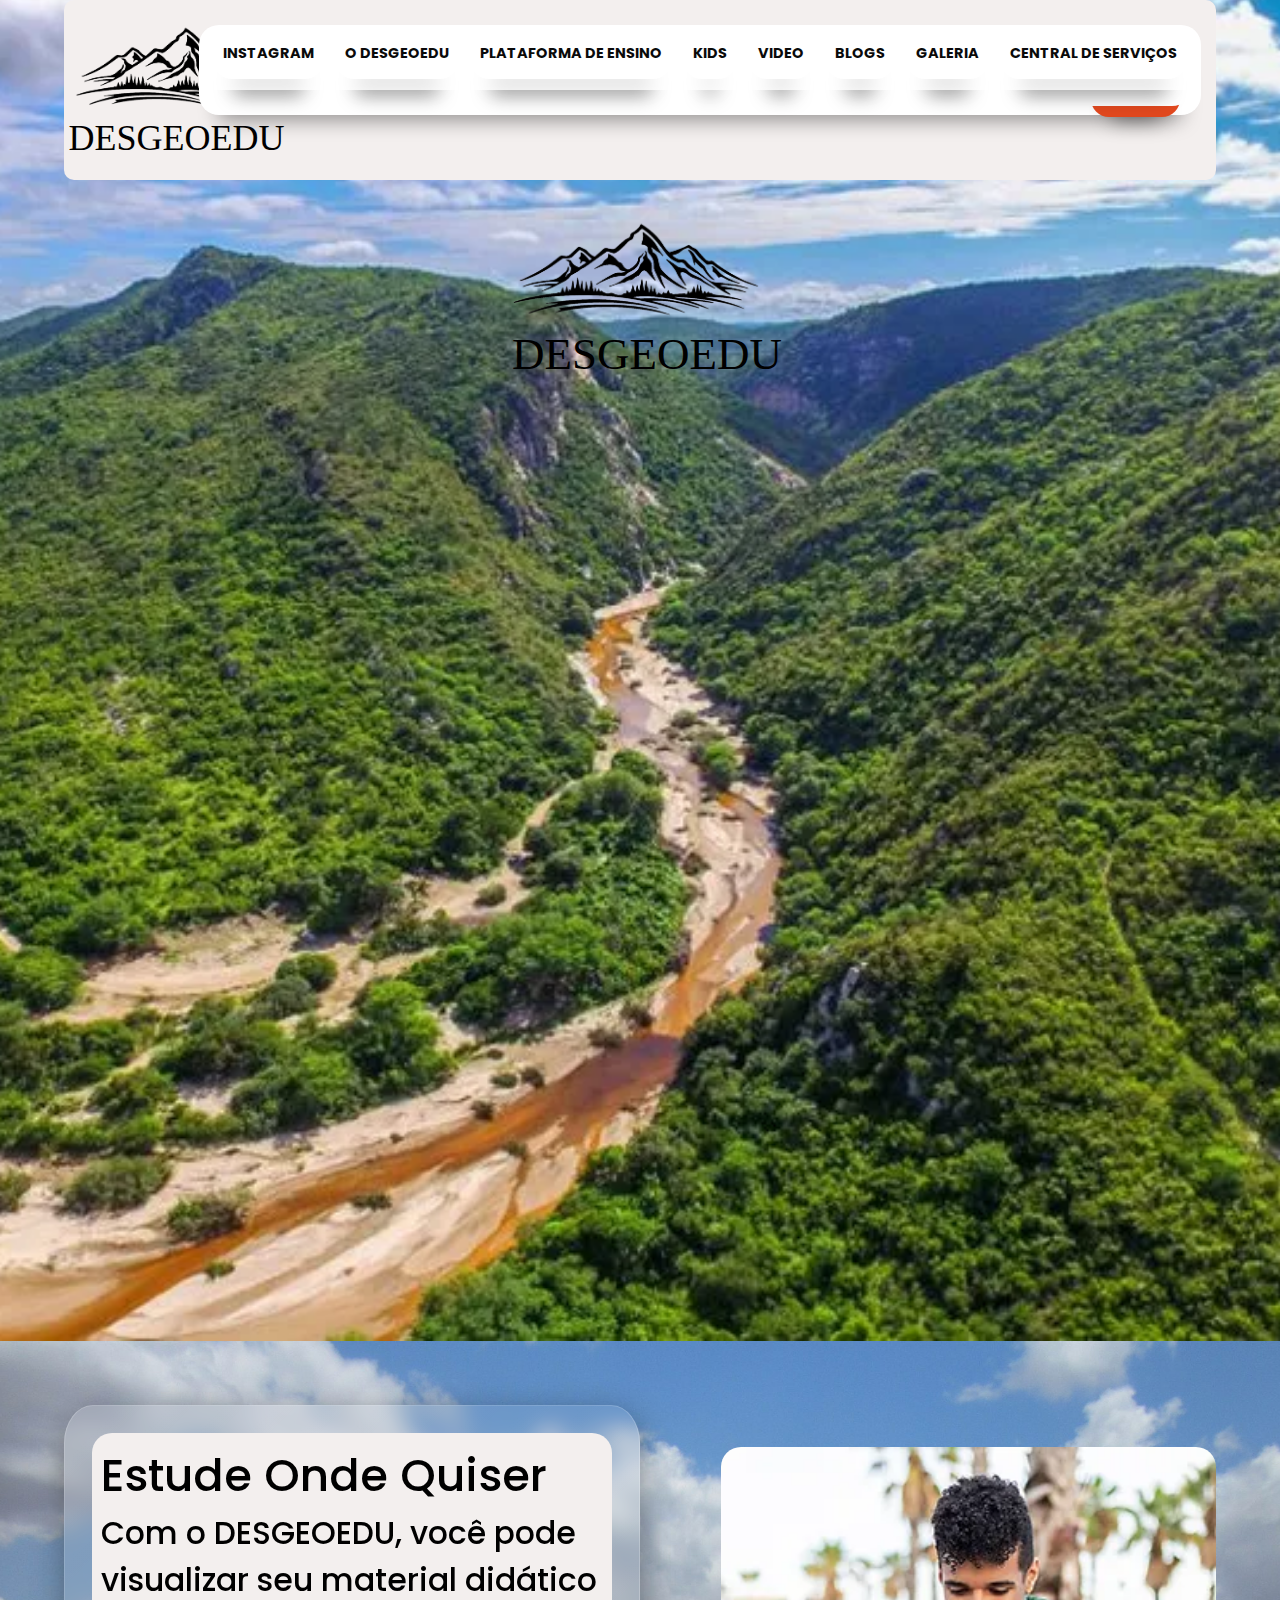
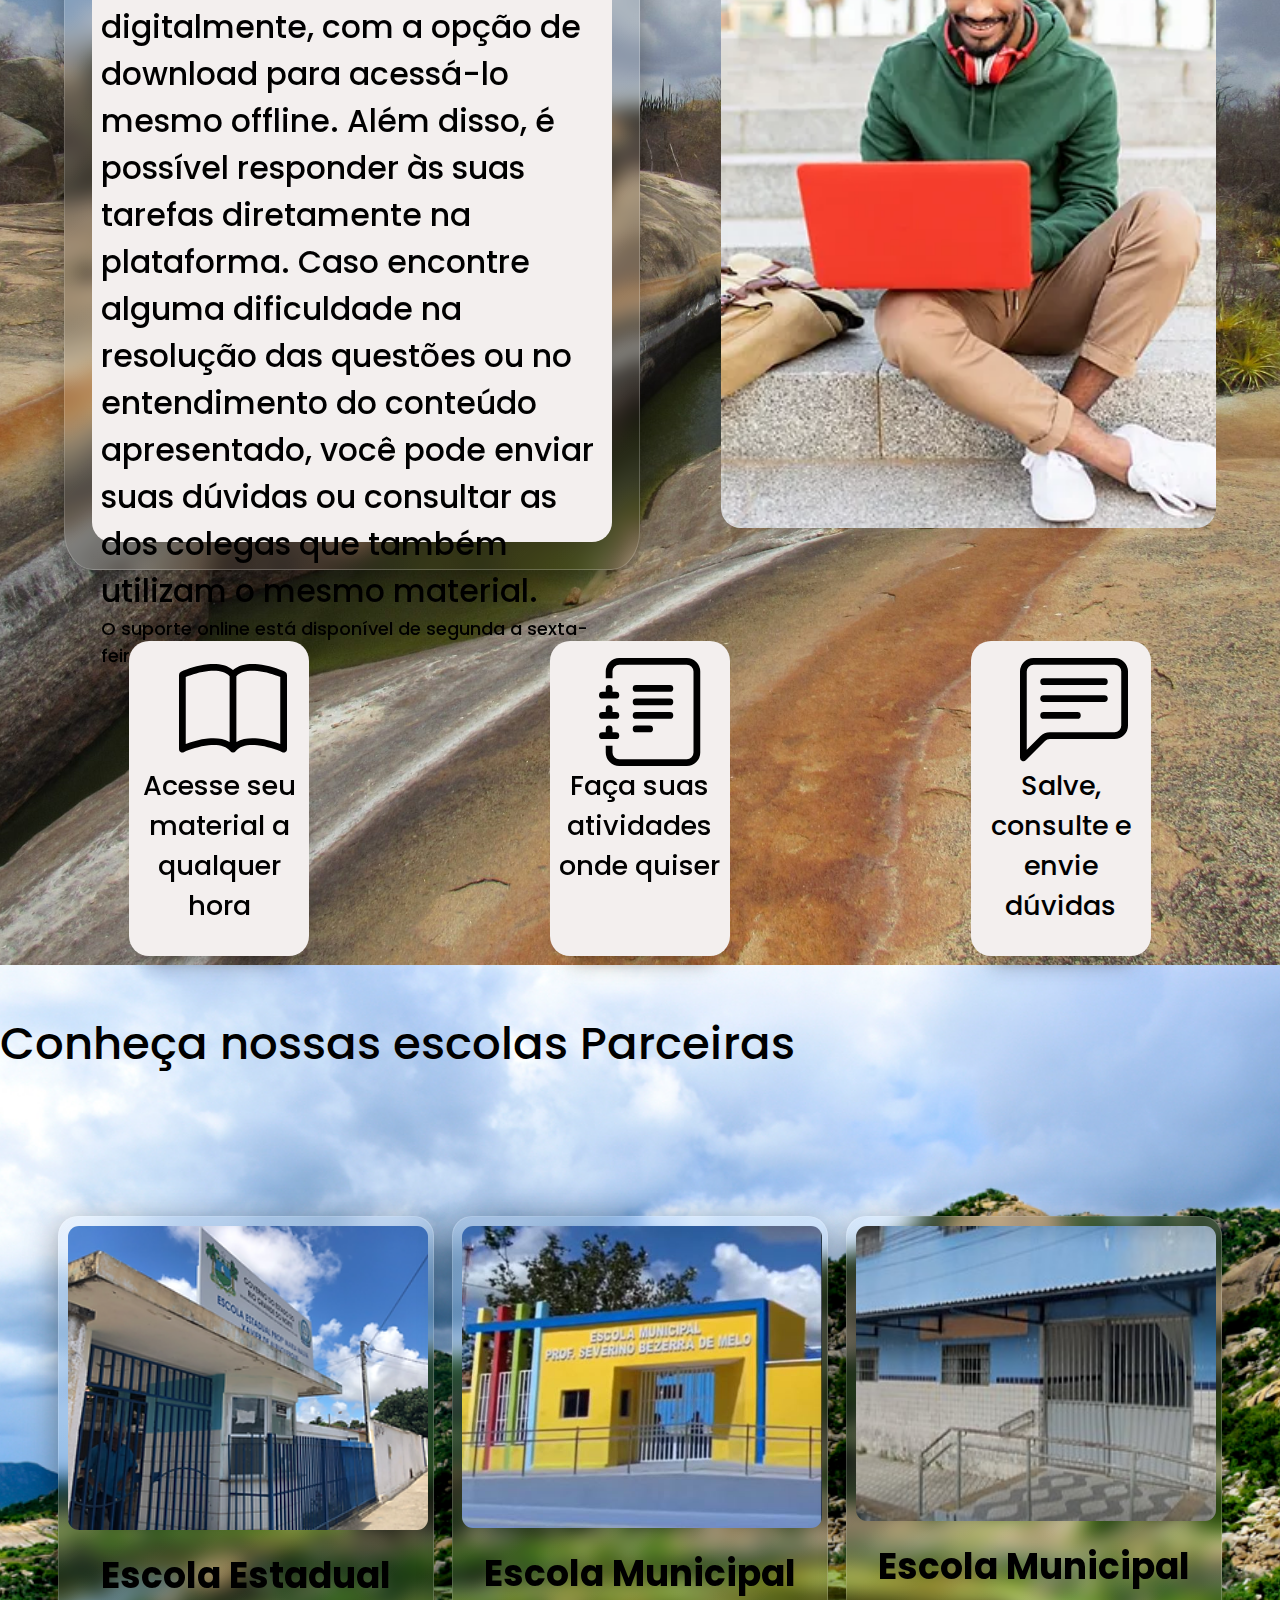
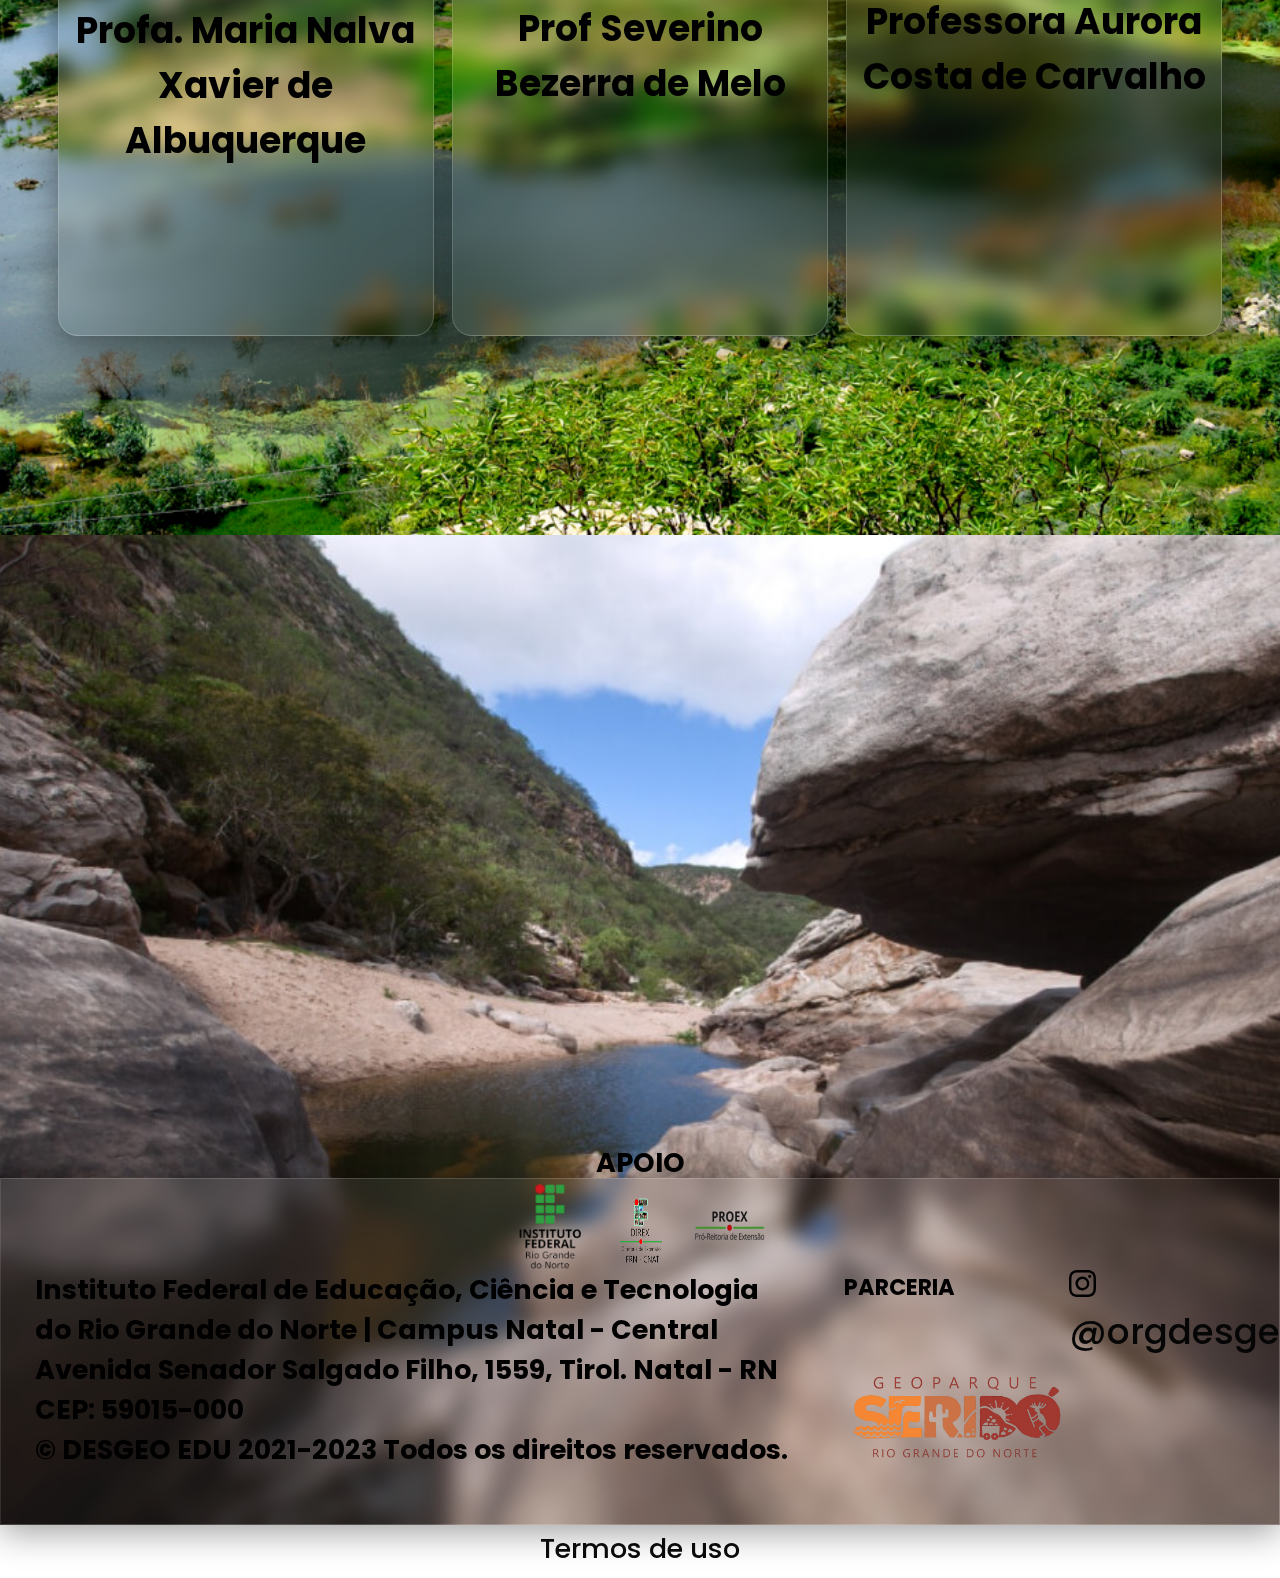
==== commit 3cf3cccd: "terminando o site" ====
--- a/index.html
+++ b/index.html
@@ -194,7 +194,7 @@
 
     <div id="pagina-4">
         <div id="video">
-           <iframe  src="https://www.youtube.com/embed/LLR6FIAP_MY?si=idIfZlGWDnhWyQej" title="YouTube video player" frameborder="0" allow="accelerometer; autoplay; clipboard-write; encrypted-media; gyroscope; picture-in-picture; web-share" referrerpolicy="strict-origin-when-cross-origin" allowfullscreen></iframe>
+        
         </div> 
 
 
--- a/css/estiao.css
+++ b/css/estiao.css
@@ -929,6 +929,8 @@
 
 }
 
+
+
 /* TABLET PORTRAIT >>>>>>>>>>>>>>>>>>>>>>>>>>>>>>>>>>>>>>>>>>>>>>>>> */
 @media (min-width: 768px) {
     #inicio {
@@ -1038,7 +1040,7 @@
     }
 
     .texto-2 p  {
-        font-size: 3vh;
+        font-size: 2.75vh;
     }
     .texto-2  h2 {
         font-size: 5vh;
@@ -1200,7 +1202,7 @@
 
     #parceria img {
         display: flex;
-        width: 25vh;
+        width: 15vh;
     }
     #redes-sociais-id{
         display: flex;
@@ -1219,11 +1221,11 @@
     }
 
     .insta img {
-        width: 8vh;
+        width: 5vh;
     }
 
     .youtube img {
-        width: 8vh;
+        width: 5vh;
     }
     #parceria_e_rede-social {
         display: flex;
@@ -1367,7 +1369,7 @@
     }
 
     .texto-2 p{
-        font-size: 1.vh;
+        font-size: 1vh;
     }
 
     .conteudo-lateral img{
@@ -1413,28 +1415,39 @@
         text-align: center;
         padding: 1vh;
     }
-    
+    #rodape{
+        height: 50%;
+    }
+
+
+    #parceria img {
+        display: flex;
+        width: 8vh;
+    }
+    #texto_parceria_rede_social p{
+        font-size: 3vh;
+    }
     #redes-sociais-id{
         display: flex;
         flex-direction: column;
     }
 
-    #redes-sociais-id a p {
-        font-size: 1vh;
+    #redes-sociais-id  p {
+        font-size: 10px;
     }
     #redes-sociais-id a {
         text-decoration: none;
     }
 
     .insta img {
-        width: 5vh;
+        width: 3vh;
     }
 
     .insta p {
         font-size: 1vh;
     }
     .youtube img {
-        width: 5vh;
+        width: 3vh;
     }
   
 
